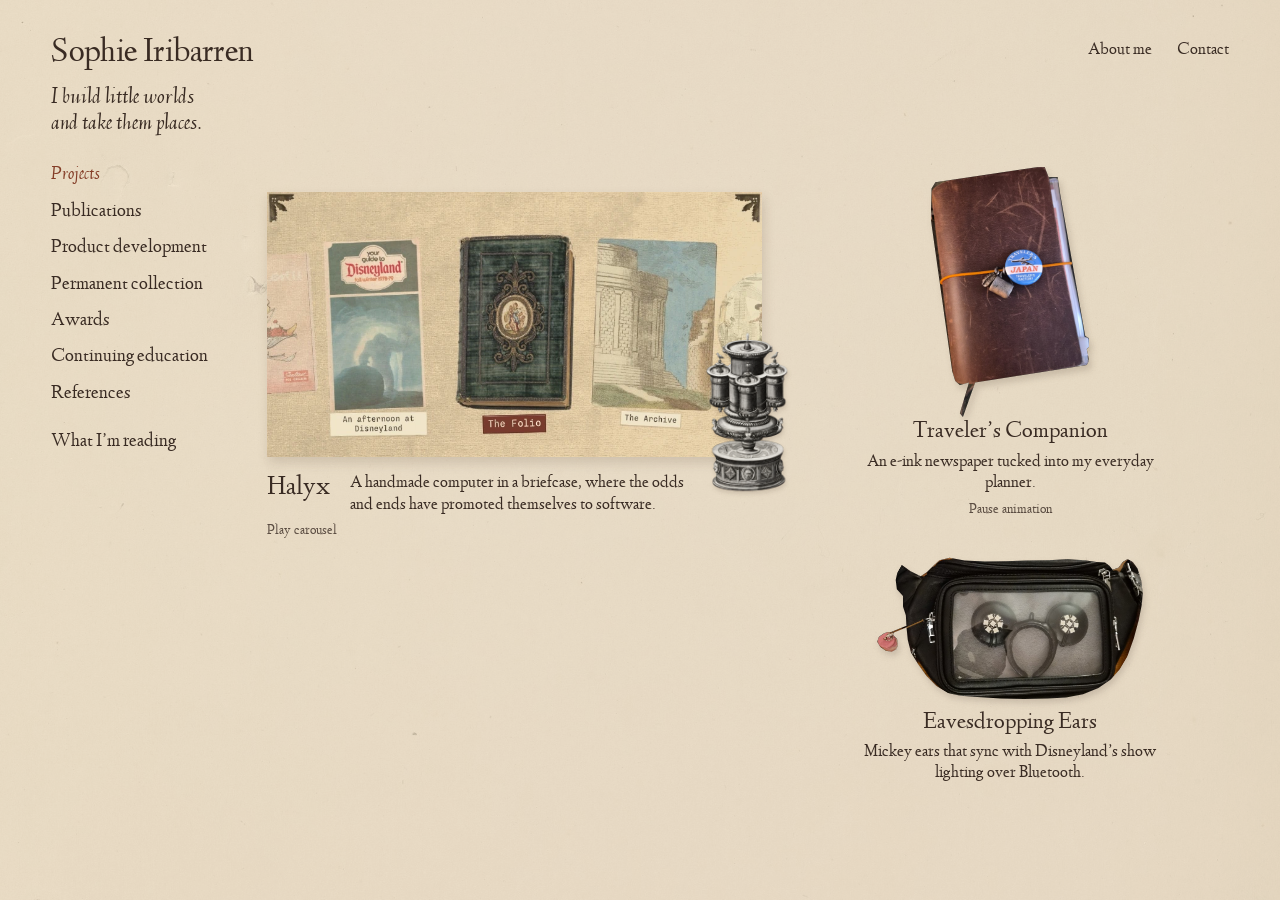
==== index.html @ 4b417ea0 "Publish Sophie Iribarren’s portfolio and playable Halyx visit" ====
<!DOCTYPE html>

<html lang="en">
<head>
<meta charset="utf-8"/><meta content="width=device-width,initial-scale=1" name="viewport"/>
<title>Sophie Iribarren</title>
<script>if (!location.hash) location.replace("material-study.html" + location.search);</script>
<meta content="Handmade computers and other work by Sophie Iribarren, alongside publications, continuing education, and a modest collection of awards." name="description"/>
<link href="home.css" rel="stylesheet"/>
<link href="edition.css" rel="stylesheet"/><link rel="stylesheet" href="site-nav.css"/></head>
<body class="material-pages">
<a class="skip" href="#main">Skip to content</a>
<div class="page site-frame">
<header class="masthead"><h1><a href="material-study.html">Sophie Iribarren</a></h1><div class="masthead-actions"><a href="#about">About me</a><a href="#contact">Contact</a></div></header>
<details class="site-sections" open><summary>Sections</summary><nav aria-label="Portfolio sections">
<a href="material-study.html">Projects</a>
<a href="#publications">Publications</a>
<a href="#product-development">Product development</a>
<a href="#permanent-collection">Permanent collection</a>
<a href="#awards">Awards</a>
<a href="#continuing-education">Continuing education</a>
<a href="#references">References</a>
<a href="https://app.thestorygraph.com/profile/sophiesf">What I’m reading</a>
</nav></details>
<div class="layout">
<main id="main" tabindex="-1">
<section aria-labelledby="work-title" class="work" id="things">
<h2 class="visually-hidden" id="work-title">Projects</h2><div class="work-introduction"><nav aria-label="Projects" class="project-tabs">
<a href="halyx.html">Halyx</a>
<a href="#traveler">Traveler’s Companion</a>
<a href="#disney-ears">Eavesdropping Ears</a>
</nav></div>
<article aria-labelledby="traveler-title" class="traveler-project project-panel" id="traveler">
<div class="device-intro"><h3 id="traveler-title">The Traveler’s Companion</h3><p>I built custom firmware for a reTerminal Sticky that lives inside my everyday planner. Its newspaper-themed interface, Paper Route, holds articles, appointments, pocket references, and a changing collection of art and ephemera.</p></div>
<div class="companion-object"><button aria-expanded="false" aria-label="Open the leather notebook to see the Sticky inside" class="artifact-button" id="companion-toggle" type="button"><span id="companion-image"><svg aria-label="Traveler’s Notebook" role="img" viewBox="66.00 101.00 207.00 327.00" xmlns="http://www.w3.org/2000/svg"><defs><clipPath id="companion-display073529"><path d="M67.0,129.0 L72.0,121.0 L206.0,101.0 L215.0,101.0 L220.0,114.0 L232.0,114.0 L235.0,135.0 L268.0,322.0 L273.0,325.0 L273.0,336.0 L270.0,339.0 L273.0,354.0 L270.0,360.0 L124.0,383.0 L108.0,428.0 L104.0,423.0 L116.0,383.0 L104.0,386.0 L98.0,381.0 L94.0,368.0 L66.0,169.0 Z"></path></clipPath></defs><g transform="rotate(0)"><image clip-path="url(#companion-display073529)" height="466.6666666666667" href="assets/personal/20261106_073529.jpg" preserveAspectRatio="none" width="350"/></g></svg></span><span id="companion-photo-label">Open the notebook →</span></button></div>
<div class="device-edition"><p>A small server at home gathers articles, calendar events, and local details such as tides and wildlife sightings into new editions. Once an edition arrives over Wi-Fi, I can read it anywhere.</p><a class="companion-screen-link" href="assets/paper-route.png">View the Paper Route screen</a></div>
<div class="device-mail">
<div class="mail-copy"><a class="postcard-invite" href="https://tinyurl.com/mailtosophie">Send me a postcard! <span aria-hidden="true">↗</span></a>
<p>Pick a card and a stamp. My planner downloads your message and keeps both sides in four shades of e-ink.</p></div>
<div class="mail-sample"><button aria-label="Turn postcard to its message side" aria-pressed="false" class="postcard eink-device" id="postcard"><span class="eink-faces"><span class="eink-face eink-front"><img alt="Just a Line, by Lance Thackeray: a moonlit row of seaside deckchairs, rendered by Paper Route in four shades of gray." height="480" src="assets/postcard-eink-front.png" width="800"/></span><span aria-hidden="true" class="eink-face eink-back"><img alt="Dear Sophie, Saw this and thought of you. There is very little to report, but I felt it should arrive by post. From A friend. Addressed to Sophie at home, with an ocean-liner stamp and Pony Express postmark." height="480" src="assets/postcard-eink-back.png" width="800"/></span></span></button><button class="text-link" id="turn-card">Read the message <span aria-hidden="true">↻</span></button></div>
</div></article>
<article aria-labelledby="ears-title" class="ears project-panel" id="disney-ears">
<div class="device-intro"><h3 id="ears-title">Eavesdropping Ears</h3><p>The Mickey ears in my bag get their lighting cues directly from Disneyland. They listen for Bluetooth Low Energy broadcasts, changing color in sync with the fireworks, projections, and parade floats during nighttime shows.</p></div>
<img alt="The Eavesdropping Ears electronics inside Sophie’s bag" src="assets/personal/eavesdropping-ears.svg"/>
<div class="ears-process"><p>I captured the broadcasts in the park and reverse engineered the lighting commands, including the bytes that set the color palette. My firmware runs on an ESP32 in the bag, decoding each cue as it arrives and driving the LEDs in each ear independently. A new or seasonal show can use those same cues in an order the ears have never heard.</p><a class="text-link ears-notes" href="https://github.com/siribarr/disney-ble-field-notes">Field notes on GitHub <span aria-hidden="true">↗</span></a></div></article>
</section>
<section aria-labelledby="awards-title" class="awards section" id="awards"><h2 id="awards-title">Awards</h2><div class="award-objects"><figure class="trophy-award"><button aria-label="Look closer at the horseshoe trophy" class="artifact-button" data-artifact="trophy" type="button"><img alt="Silver horse-head trophy: Champions, Brews, Shoes, N Qs, 16th Annual 2023" height="1448" src="assets/personal/horseshoe-trophy.png" width="1086"/></button><figcaption>Winner of the 16th Annual Brews, Shoes n’ Qs Horseshoe Tournament<span>2023</span></figcaption></figure><figure class="trivia-award"><button aria-label="Look closer at the trivia gift certificate" class="artifact-button" data-artifact="trivia" type="button"><svg aria-label="Napper Tandy gift certificate for first place at trivia" role="img" viewBox="-436.00 64.00 406.00 183.00" xmlns="http://www.w3.org/2000/svg"><defs><clipPath id="award073503"><path d="M64.0,33.0 L247.0,30.0 L244.0,436.0 L64.0,432.0 Z"></path></clipPath></defs><g transform="rotate(90)"><image clip-path="url(#award073503)" height="466.6666666666667" href="assets/personal/20261106_073503.jpg" preserveAspectRatio="none" width="350"/></g></svg></button><figcaption>$30 gift certificate for first place at pub trivia</figcaption></figure><div class="certificate"><h3>Certificate of Completion</h3><p>Awarded to<span class="recipient">Sophie Iribarren</span>Maintaining a Positive Attitude</p></div><figure class="reading-award"><button aria-label="Look closer at the Summer Reading Challenge flyer" class="artifact-button" data-artifact="reading" type="button"><img alt="2025 Summer Reading Challenge flyer from Green Apple Books and Friends &amp; Neighbors, with an orange cat asleep on an open book" height="1650" src="assets/personal/summer-reading-flyer-2025.jpg" width="1276"/></button><figcaption>Tied for 12th place in the <a href="https://www.friendsandneighborssf.com/summer-reading-challenge-recap-2025">2025 Adult Summer Reading Challenge</a></figcaption></figure></div>
<a class="award-film" href="https://www.youtube.com/watch?v=2f9bBlGOuX4">
  <span class="filmstrip"><img src="assets/personal/hahahacks-filmstrip.webp" alt="" width="732" height="180" loading="lazy"/></span>
  <div class="award-film-caption">
    <h3>Most Wholesome</h3>
    <p>Category winner at Hahahacks, <time datetime="2026-07">July 2026</time></p>
    <span class="award-film-watch">Watch the recap <span aria-hidden="true">↗</span></span>
  </div>
</a>
</section>
<section aria-labelledby="product-title" id="product-development" class="section">
  <h2 id="product-title">Product development</h2>
  <p class="product-statement">I oversee recipe development, production, packaging, and distribution. To qualify for free delivery, you have to be my brother.</p>
  <div class="ice-menu">
    <div class="cream-title"><h3>Ice cream</h3><div aria-hidden="true" class="scoop-cluster"><svg aria-hidden="true" class="scoop-cut scoop-berry" focusable="false" viewbox="0 0 225 225"><defs><clippath id="scoop-berry-edge"><path d="M100 17 L130 11 L153 20 L176 21 L185 36 L205 50 L211 75 L218 91 L212 116 L220 137 L205 155 L197 180 L178 192 L162 210 L137 209 L114 219 L95 207 L75 211 L57 198 L49 178 L34 169 L32 147 L17 131 L22 111 L13 93 L27 76 L29 55 L49 42 L60 26 L82 30 Z"></path></clippath></defs><g clip-path="url(#scoop-berry-edge)"><image height="1308" href="assets/ice-cream-scoops.jpg" width="736" x="-45" y="-20"/></g></svg><svg aria-hidden="true" class="scoop-cut scoop-cookies" focusable="false" viewbox="0 0 260 255"><defs><clippath id="scoop-cookies-edge"><path d="M103 12 L130 6 L150 15 L174 16 L191 31 L207 39 L216 62 L232 76 L229 101 L241 121 L236 146 L242 164 L221 181 L213 202 L194 209 L177 227 L153 231 L135 244 L110 235 L91 236 L69 225 L57 210 L36 205 L25 184 L19 165 L7 147 L17 127 L12 104 L24 83 L31 62 L50 48 L57 29 L82 26 Z"></path></clippath></defs><g clip-path="url(#scoop-cookies-edge)"><image height="1308" href="assets/ice-cream-scoops.jpg" width="736" x="-20" y="-1037"/></g></svg><svg aria-hidden="true" class="scoop-cut scoop-caramel" focusable="false" viewbox="0 0 240 250"><defs><clippath id="scoop-caramel-edge"><path d="M104 12 L127 5 L147 14 L173 17 L181 34 L207 43 L212 64 L226 83 L223 109 L232 128 L221 150 L222 173 L203 184 L192 210 L170 217 L148 231 L124 228 L106 237 L84 225 L62 225 L51 207 L32 194 L31 171 L13 157 L20 134 L12 114 L24 92 L24 70 L42 56 L48 38 L71 28 L85 15 Z"></path></clippath></defs><g clip-path="url(#scoop-caramel-edge)"><image height="1308" href="assets/ice-cream-scoops.jpg" width="736" x="-495" y="-1030"/></g></svg></div></div>
    <ul class="recipe-list" aria-label="Ice cream flavors">
<li><h4>Whipped ricotta &amp; Basque cider</h4><p>Whole-milk ricotta and dry Basque apple cider, finished with a drizzle of sheep’s cream caramel.</p></li>
<li><h4>Toast and jam</h4><p>Buttermilk custard with a ribbon of jam and breadcrumbs toasted in brown butter.</p></li>
<li><h4>Coffee rye whisky</h4><p>Whole coffee beans steep overnight in the cream. Rye whisky and fine flecks of dark chocolate go in at the end.</p></li>
<li><h4>Roasted strawberry–vanilla</h4><p>Strawberries roasted in their own juices, lightly mashed and churned into vanilla bean custard.</p></li>
<li><h4>The Great Candycopia</h4><p>Butterscotch ice cream loaded with pieces of Twix, Reese’s, Snickers and Heath bars.</p></li>
<li><h4>Snap ’N Crackle marshmallow treats</h4><p>Graham cracker ice cream with shards of brown butter marshmallow and crisp rice, baked thin so they stay crunchy.</p></li>
<li><h4>Chocolate, mixed berries &amp; balsamic</h4><p>Chocolate ice cream with a spoonful of mixed berries cooked down in balsamic vinegar.</p></li>
<li><h4>Goat cheese, marionberry &amp; habanero</h4><p>Tangy goat cheese ice cream with a swirl of marionberry jam steeped with habanero.</p></li>
<li><h4>Fresh peppermint</h4><p>Fresh mint leaves steep in custard. A drop of peppermint oil sharpens the flavor.</p></li>
<li><h4>Peppermint cocoa with homemade candy canes</h4><p>Dark cocoa and peppermint with pieces of hand-pulled peppermint candy folded through.</p></li>
<li><h4>Banana, dark chocolate &amp; cherries</h4><p>Ripe banana in the base, with chopped dark chocolate and frozen cherries added at the end of the churn.</p></li>
<li class="cereal-batch"><h4>Lucky Charms</h4><img class="batch-process-photo" alt="A bowl of Lucky Charms marshmallows about to go into my ice cream machine" height="220" width="165" src="assets/lucky-charms-batch.jpg"/></li>
<li><h4>Thin Mint cookies &amp; cream <i>(discontinued)</i></h4><p>Pulverized Girl Scout cookies and considerably more than a pinch of salt.</p></li>
</ul>
    
  </div>
</section>
<section aria-labelledby="education-title" class="education section" id="continuing-education"><h2 id="education-title">Continuing education</h2><dl class="courses"><div><dt>Star Wars Mixology</dt><dd>Carthay Circle<span>May the Fourth</span></dd></div><div><dt>Adult Drama Club</dt><dd>New Conservatory Theatre Center</dd></div><div><dt>Interpretive dance</dt><dd>Ed’s retirement party, by invitation</dd></div><div><dt>Papermaking</dt><dd>Kamitowa, Kyoto<span>June 2026</span></dd></div><div><dt>Wagashi-making</dt><dd>Kanazawa<span>June 2026</span></dd></div></dl></section>
<section aria-labelledby="publications-title" class="publications section" id="publications"><h2 id="publications-title">Publications</h2><div class="notebook-layout"><div class="publication-copy"><h3>Traveler’s journal</h3><div class="spread-index" role="group" aria-label="Choose a journal spread"></div></div><div class="notebook-reader"><button aria-label="Turn the journal page" class="artifact-button" id="notebook-page" type="button"><span id="notebook-image"></span></button><p aria-live="polite" class="visually-hidden" id="notebook-caption"></p><p hidden="" id="notebook-error" role="alert">This photograph couldn’t load. Please try the page again.</p><div class="notebook-controls"><button aria-label="Previous notebook spread" class="text-link" id="notebook-prev" type="button">← Previous</button><button class="text-link" id="notebook-enlarge" type="button">Look closer</button><button aria-label="Next notebook spread" class="text-link" id="notebook-next" type="button">Next →</button></div></div></div></section>
<section aria-labelledby="permanent-title" class="permanent section" id="permanent-collection"><div class="collection-heading"><h2 id="permanent-title">Permanent collection</h2><p class="collection-subject">Tattoos I wear.</p></div><div aria-label="Tattoo photographs" class="tattoo-gallery" role="group"><button aria-label="Bring forward: A red-haired laughing figure with Playland scenery" aria-pressed="false" class="tattoo-piece" style="--cut-ratio:1120 / 1080" type="button"><span class="tattoo-cut"><svg aria-label="A red-haired laughing figure with Playland scenery" role="img" viewBox="20 20 1120 1080" xmlns="http://www.w3.org/2000/svg"><svg height="1080" overflow="hidden" viewBox="20 20 1120 1080" width="1120" x="20" y="20"><image height="1137" href="assets/tattoos/playland.jpg" width="1179"/></svg></svg></span></button><button aria-label="Bring forward: A dressed pig in a pink and black outfit" aria-pressed="false" class="tattoo-piece" style="--cut-ratio:370 / 700" type="button"><span class="tattoo-cut"><svg aria-label="A dressed pig in a pink and black outfit" role="img" viewBox="100 450 370 700" xmlns="http://www.w3.org/2000/svg"><svg height="700" overflow="hidden" viewBox="100 450 370 700" width="370" x="100" y="450"><image height="1440" href="assets/tattoos/pig.jpg" width="658"/></svg></svg></span></button><button aria-label="Bring forward: Three cancan dancers on a curtained stage" aria-pressed="false" class="tattoo-piece" style="--cut-ratio:580 / 1020" type="button"><span class="tattoo-cut"><svg aria-label="Three cancan dancers on a curtained stage" role="img" viewBox="50 210 580 1020" xmlns="http://www.w3.org/2000/svg"><svg height="1020" overflow="hidden" viewBox="50 210 580 1020" width="580" x="50" y="210"><image height="1440" href="assets/tattoos/revue.jpg" width="666"/></svg></svg></span></button><button aria-label="Bring forward: Kewpie figures with strawberries and an ice cream sundae" aria-pressed="false" class="tattoo-piece" style="--cut-ratio:690 / 940" type="button"><span class="tattoo-cut"><svg aria-label="Kewpie figures with strawberries and an ice cream sundae" role="img" viewBox="45 220 690 940" xmlns="http://www.w3.org/2000/svg"><svg height="940" overflow="hidden" viewBox="45 220 690 940" width="690" x="45" y="220"><image height="1440" href="assets/tattoos/strawberry-sundae.jpg" width="810"/></svg></svg></span></button><button aria-label="Bring forward: A woman with a basket of frogs on her head" aria-pressed="false" class="tattoo-piece" style="--cut-ratio:560 / 730" type="button"><span class="tattoo-cut"><svg aria-label="A woman with a basket of frogs on her head" role="img" viewBox="130 300 560 730" xmlns="http://www.w3.org/2000/svg"><svg height="730" overflow="hidden" viewBox="130 300 560 730" width="560" x="130" y="300"><image height="1334" href="assets/tattoos/frogs.jpg" width="750"/></svg></svg></span></button></div><div class="collection-controls"><button class="text-link" id="tattoo-next" type="button">Another tattoo <span aria-hidden="true">↻</span></button><button class="text-link" id="tattoo-enlarge" type="button">Closer look <span aria-hidden="true">↗</span></button></div><p aria-live="polite" class="visually-hidden" id="tattoo-status" role="status"></p></section>
<section aria-labelledby="references-title" class="references section" id="references"><h2 id="references-title">References</h2><div class="reference-transcript"><figure class="reference-note student-note">
<img src="assets/reference-student.webp" alt="Handwritten note: Thank you for help ms. Sophie, you are the best. A smiley face is drawn underneath." width="1150" height="564">
<figcaption>Ernesto, a student</figcaption></figure><figure><blockquote>“She makes you remember you’re allowed to do things just because you want to. This has been terrible for my productivity.”</blockquote><figcaption>A friend</figcaption></figure><figure class="reference-note colleague-note">
<img src="assets/reference-colleague.webp" alt="An excerpt from a colleague’s letter. The transcript follows." width="1550" height="390">
<figcaption>A colleague</figcaption>
<details><summary>Read transcript</summary><blockquote>I don’t know if you could even comprehend the extent of the impact you have at this school but there are so many people who I know could not function if it were not for your competence and generosity. As I’m moving back into edtech I’ve been thinking about what comprises a meaningful life. I keep thinking about how you are truly an exemplar of what that means. I hope to use my life to have the kind of impact on the world that I have seen you have every day. In a very literal, non-hyperbolic sense, you are an inspiration.</blockquote></details></figure><figure><blockquote>“You’ve always been creative, honey. Did you eat anything besides ice cream today?”</blockquote><figcaption>My mom</figcaption></figure><figure><blockquote>“That’s our doorstop.”</blockquote><figcaption>A man at an estate sale</figcaption></figure></div></section>
<section aria-labelledby="about-title" class="about section" id="about">
  <h2 id="about-title">About me</h2>
  <div class="about-letter">
    <p>I’ve taught special education in public schools for fifteen years. A blank page tells me a student hasn’t written anything yet. It tells me remarkably little about what they think. Finding another way into that conversation is a part of teaching I love.</p>
    <p>I head my department, mentor other teachers, and serve as vice president of my teachers’ union. I’m writing a practical guide for special education teachers that I would have liked to have on my desk my first year.</p>
    <p>I have fairly particular ideas about what works for me, too. I like planning my week on paper. I also wanted to open that same notebook and find a postcard someone had just sent me. That’s how I ended up writing firmware for a notebook.</p>
    <p>And I love jury duty very much.</p>
  </div>
</section>
<section aria-labelledby="contact-title" class="section" id="contact">
  <h2 id="contact-title">Contact</h2>
  <p>Write to me! Your postcard turns up in the planner I carry around.</p>
  <div class="contact-links">
  <a class="postcard-invite" href="https://tinyurl.com/mailtosophie">Send me a postcard <span aria-hidden="true">↗</span></a>
    <a href="mailto:sophieiribarren@gmail.com">sophieiribarren@gmail.com</a>
  </div>
</section>
</main></div>
<footer><a href="material-study.html">← Home</a><span>San Francisco</span></footer>
</div>

<dialog aria-labelledby="tattoo-dialog-title" id="tattoo-dialog"><div class="dialog-top"><h2 id="tattoo-dialog-title">Permanent collection</h2><button aria-label="Close tattoo photograph" id="close-tattoo" type="button">×</button></div><div class="tattoo-detail"></div></dialog>
<template data-caption="Traveler’s Notebook" id="companion-cover-source"><svg aria-label="Traveler’s Notebook" role="img" viewBox="66.00 101.00 207.00 327.00" xmlns="http://www.w3.org/2000/svg"><defs><clipPath id="journal073529"><path d="M67.0,129.0 L72.0,121.0 L206.0,101.0 L215.0,101.0 L220.0,114.0 L232.0,114.0 L235.0,135.0 L268.0,322.0 L273.0,325.0 L273.0,336.0 L270.0,339.0 L273.0,354.0 L270.0,360.0 L124.0,383.0 L108.0,428.0 L104.0,423.0 L116.0,383.0 L104.0,386.0 L98.0,381.0 L94.0,368.0 L66.0,169.0 Z"></path></clipPath></defs><g transform="rotate(0)"><image clip-path="url(#journal073529)" height="466.6666666666667" href="assets/personal/20261106_073529.jpg" preserveAspectRatio="none" width="350"/></g></svg></template>
<template data-caption="The Paper Route, tucked inside" id="companion-inside-source"><svg aria-label="The Paper Route, tucked inside" role="img" viewBox="20.00 123.00 309.00 275.00" xmlns="http://www.w3.org/2000/svg"><defs><clipPath id="journal073600"><path d="M23.0,145.0 L33.0,134.0 L167.0,143.0 L175.0,139.0 L322.0,123.0 L329.0,330.0 L175.0,322.0 L159.0,331.0 L189.0,397.0 L185.0,398.0 L151.0,332.0 L24.0,331.0 L23.0,324.0 L20.0,326.0 L20.0,315.0 Z"></path></clipPath></defs><g transform="rotate(0)"><image clip-path="url(#journal073600)" height="466.6666666666667" href="assets/personal/20261106_073600.jpg" preserveAspectRatio="none" width="350"/></g></svg></template>
<template class="notebook-source" data-caption="Japan"><svg aria-label="Japan" role="img" viewBox="-298.00 -247.00 240.00 238.00" xmlns="http://www.w3.org/2000/svg"><defs><clipPath id="journal073759"><path d="M58.0,9.0 L172.0,14.0 L187.0,16.0 L298.0,12.0 L298.0,246.0 L181.0,241.0 L173.0,244.0 L61.0,247.0 Z"></path></clipPath></defs><g transform="rotate(180)"><image clip-path="url(#journal073759)" height="262.5" href="assets/personal/20261106_073759.jpg" preserveAspectRatio="none" width="350"/></g></svg></template>
<template class="notebook-source" data-caption="Tickets, labels, receipts"><svg aria-label="Tickets, labels, receipts" role="img" viewBox="-308.00 -245.00 231.00 228.00" xmlns="http://www.w3.org/2000/svg"><defs><clipPath id="journal073809"><path d="M77.0,17.0 L181.0,24.0 L308.0,19.0 L306.0,245.0 L185.0,234.0 L80.0,241.0 Z"></path></clipPath></defs><g transform="rotate(180)"><image clip-path="url(#journal073809)" height="262.5" href="assets/personal/20261106_073809.jpg" preserveAspectRatio="none" width="350"/></g></svg></template>
<template class="notebook-source" data-caption="Mickey and a red flower"><svg aria-label="Mickey and a red flower" role="img" viewBox="-315.00 -253.00 228.00 239.00" xmlns="http://www.w3.org/2000/svg"><defs><clipPath id="journal073820"><path d="M87.0,27.0 L194.0,36.0 L315.0,14.0 L304.0,253.0 L191.0,235.0 L94.0,240.0 Z"></path></clipPath></defs><g transform="rotate(180)"><image clip-path="url(#journal073820)" height="262.5" href="assets/personal/20261106_073820.jpg" preserveAspectRatio="none" width="350"/></g></svg></template>
<template class="notebook-source" data-caption="Tokyo Disneyland"><svg aria-label="Tokyo Disneyland" role="img" viewBox="-307.00 -225.00 196.00 195.00" xmlns="http://www.w3.org/2000/svg"><defs><clipPath id="journal073840"><path d="M111.0,38.0 L207.0,38.0 L307.0,30.0 L302.0,225.0 L202.0,211.0 L119.0,224.0 Z"></path></clipPath></defs><g transform="rotate(180)"><image clip-path="url(#journal073840)" height="262.5" href="assets/personal/20261106_073840.jpg" preserveAspectRatio="none" width="350"/></g></svg></template>
<template class="notebook-source" data-caption="Park souvenirs"><svg aria-label="Park souvenirs" role="img" viewBox="-306.00 -234.00 186.00 189.00" xmlns="http://www.w3.org/2000/svg"><defs><clipPath id="journal073858"><path d="M120.0,55.0 L206.0,57.0 L306.0,45.0 L298.0,234.0 L205.0,216.0 L131.0,226.0 Z"></path></clipPath></defs><g transform="rotate(180)"><image clip-path="url(#journal073858)" height="262.5" href="assets/personal/20261106_073858.jpg" preserveAspectRatio="none" width="350"/></g></svg></template>
<template class="notebook-source" data-caption="Kyoto"><svg aria-label="Kyoto" role="img" viewBox="-405.00 17.00 286.00 303.00" xmlns="http://www.w3.org/2000/svg"><defs><clipPath id="journal073917"><path d="M31.0,119.0 L172.0,120.0 L314.0,119.0 L306.0,257.0 L320.0,405.0 L17.0,405.0 L40.0,260.0 Z"></path></clipPath></defs><g transform="rotate(90)"><image clip-path="url(#journal073917)" height="466.6666666666667" href="assets/personal/20261106_073917.jpg" preserveAspectRatio="none" width="350"/></g></svg></template>
<template class="notebook-source" data-caption="By train"><svg aria-label="By train" role="img" viewBox="-421.00 20.00 276.00 292.00" xmlns="http://www.w3.org/2000/svg"><defs><clipPath id="journal073928"><path d="M27.0,152.0 L42.0,148.0 L312.0,145.0 L296.0,277.0 L304.0,421.0 L20.0,414.0 L47.0,278.0 Z"></path></clipPath></defs><g transform="rotate(90)"><image clip-path="url(#journal073928)" height="466.6666666666667" href="assets/personal/20261106_073928.jpg" preserveAspectRatio="none" width="350"/></g></svg></template>
<template class="notebook-source" data-caption="More from Kyoto"><svg aria-label="More from Kyoto" role="img" viewBox="-314.00 -246.00 203.00 209.00" xmlns="http://www.w3.org/2000/svg"><defs><clipPath id="journal073949"><path d="M111.0,42.0 L207.0,49.0 L314.0,37.0 L298.0,246.0 L209.0,227.0 L119.0,231.0 Z"></path></clipPath></defs><g transform="rotate(180)"><image clip-path="url(#journal073949)" height="262.5" href="assets/personal/20261106_073949.jpg" preserveAspectRatio="none" width="350"/></g></svg></template>
<template class="notebook-source" data-caption="Nijō Castle"><svg aria-label="Nijō Castle" role="img" viewBox="-317.00 -246.00 215.00 230.00" xmlns="http://www.w3.org/2000/svg"><defs><clipPath id="journal074005"><path d="M102.0,33.0 L205.0,33.0 L317.0,16.0 L306.0,246.0 L204.0,215.0 L117.0,230.0 Z"></path></clipPath></defs><g transform="rotate(180)"><image clip-path="url(#journal074005)" height="262.5" href="assets/personal/20261106_074005.jpg" preserveAspectRatio="none" width="350"/></g></svg></template>
<template class="notebook-source" data-caption="Coffee stops"><svg aria-label="Coffee stops" role="img" viewBox="-308.00 -224.00 191.00 196.00" xmlns="http://www.w3.org/2000/svg"><defs><clipPath id="journal074021"><path d="M117.0,37.0 L207.0,41.0 L308.0,28.0 L298.0,224.0 L207.0,208.0 L126.0,212.0 Z"></path></clipPath></defs><g transform="rotate(180)"><image clip-path="url(#journal074021)" height="262.5" href="assets/personal/20261106_074021.jpg" preserveAspectRatio="none" width="350"/></g></svg></template>
<template class="notebook-source" data-caption="Out and about"><svg aria-label="Out and about" role="img" viewBox="-304.00 -242.00 192.00 206.00" xmlns="http://www.w3.org/2000/svg"><defs><clipPath id="journal074050"><path d="M112.0,44.0 L204.0,50.0 L303.0,36.0 L304.0,242.0 L202.0,220.0 L118.0,231.0 Z"></path></clipPath></defs><g transform="rotate(180)"><image clip-path="url(#journal074050)" height="262.5" href="assets/personal/20261106_074050.jpg" preserveAspectRatio="none" width="350"/></g></svg></template>
<template class="notebook-source" data-caption="Things kept"><svg aria-label="Things kept" role="img" viewBox="-307.00 -242.00 201.00 220.00" xmlns="http://www.w3.org/2000/svg"><defs><clipPath id="journal074110"><path d="M106.0,34.0 L204.0,41.0 L307.0,22.0 L306.0,242.0 L203.0,221.0 L109.0,225.0 Z"></path></clipPath></defs><g transform="rotate(180)"><image clip-path="url(#journal074110)" height="262.5" href="assets/personal/20261106_074110.jpg" preserveAspectRatio="none" width="350"/></g></svg></template>
<template class="notebook-source" data-caption="Books and buildings"><svg aria-label="Books and buildings" role="img" viewBox="54.00 -322.00 278.00 286.00" xmlns="http://www.w3.org/2000/svg"><defs><clipPath id="journal074137"><path d="M36.0,54.0 L322.0,70.0 L310.0,197.0 L298.0,212.0 L297.0,326.0 L43.0,332.0 L47.0,198.0 Z"></path></clipPath></defs><g transform="rotate(-90)"><image clip-path="url(#journal074137)" height="466.6666666666667" href="assets/personal/20261106_074137.jpg" preserveAspectRatio="none" width="350"/></g></svg></template>
<template class="notebook-source" data-caption="Sazae-san"><svg aria-label="Sazae-san" role="img" viewBox="37.00 -322.00 280.00 278.00" xmlns="http://www.w3.org/2000/svg"><defs><clipPath id="journal074146"><path d="M44.0,37.0 L322.0,52.0 L311.0,180.0 L295.0,193.0 L298.0,308.0 L56.0,317.0 L58.0,192.0 Z"></path></clipPath></defs><g transform="rotate(-90)"><image clip-path="url(#journal074146)" height="466.6666666666667" href="assets/personal/20261106_074146.jpg" preserveAspectRatio="none" width="350"/></g></svg></template>
<template class="notebook-source" data-caption="Matcha"><svg aria-label="Matcha" role="img" viewBox="78.00 -310.00 265.00 262.00" xmlns="http://www.w3.org/2000/svg"><defs><clipPath id="journal074154"><path d="M51.0,78.0 L310.0,90.0 L298.0,214.0 L305.0,333.0 L48.0,343.0 L58.0,216.0 Z"></path></clipPath></defs><g transform="rotate(-90)"><image clip-path="url(#journal074154)" height="466.6666666666667" href="assets/personal/20261106_074154.jpg" preserveAspectRatio="none" width="350"/></g></svg></template>
<dialog aria-labelledby="artifact-title" id="artifact-dialog"><div class="dialog-top"><h2 id="artifact-title">Look closer</h2><button aria-label="Close enlarged photograph" id="close-artifact" type="button">×</button></div><div class="artifact-detail"></div><div class="notebook-dialog-controls" hidden=""><button class="text-link" id="detail-prev" type="button">← Previous</button><button class="text-link" id="detail-next" type="button">Next →</button></div></dialog>
<script src="home.js"></script><script src="edition.js"></script></body></html>
---- home.css ----
@font-face{font-family:Linden;src:url('assets/LindenHill.woff')}@font-face{font-family:Linden;src:url('assets/LindenHill-Italic.woff');font-style:italic}@font-face{font-family:Basteleur;src:url('assets/Basteleur.woff2')}@font-face{font-family:Sligoil;src:url('assets/Sligoil.woff2')}
:root{--paper:#f0ecdf;--ink:#263d35;--soft:#626958;--line:#a9ab96;--accent:#F07030;--blue:#d4e4e2}*{box-sizing:border-box}html{scroll-behavior:smooth;scroll-padding-top:28px}body{margin:0;background:var(--paper);color:var(--ink);font:21px/1.45 Linden,Georgia,serif}a{color:inherit;text-underline-offset:5px}button{font:inherit;color:inherit;cursor:pointer}a:focus-visible,button:focus-visible{outline:3px solid var(--accent);outline-offset:6px}img{display:block;max-width:100%;height:auto}h1,h2,h3,p,ul,dl,dd{margin:0}p+p{margin-top:16px}h1,h2,h3{font-weight:400}h2{font:36px/1.18 Basteleur,Georgia,serif;letter-spacing:-.025em}h3{font:30px/1.2 Basteleur,Georgia,serif;letter-spacing:-.025em}.page{max-width:1390px;margin:auto;padding:0 56px}.masthead{display:flex;align-items:baseline;justify-content:space-between;gap:28px;padding:46px 0 32px;border-bottom:1px solid var(--ink)}.masthead h1{font:clamp(42px,5.4vw,78px)/1.08 Basteleur,Georgia,serif;letter-spacing:-.045em}.masthead a{text-decoration:none}.masthead p{font-size:18px;white-space:nowrap}.layout{display:grid;grid-template-columns:185px minmax(0,1fr);gap:54px}.margin{align-self:start;position:sticky;top:28px;padding-top:41px;font-size:18px}.margin nav{display:flex;flex-direction:column;align-items:flex-start;gap:11px}.margin nav a{text-decoration:none}.margin nav a:hover,.margin nav a[aria-current="location"]{text-decoration:underline;text-decoration-color:var(--accent)}.reading-link{display:block;font-style:italic;margin-top:35px}.reading-link span{font-style:normal}.opening{font-size:31px;line-height:1.3;margin:36px 0 42px;max-width:640px}.section-label{font:18px/1.4 Linden,Georgia,serif;letter-spacing:0;border-bottom:1px solid var(--line);padding-bottom:13px;margin-bottom:27px}.project-heading{display:grid;grid-template-columns:1fr 1.4fr;gap:40px;align-items:start}.project-heading h3{font-size:60px;line-height:1.1}.project-heading h3 a{text-decoration:none}.project-heading p{font-size:22px}.halyx-images{position:relative;margin:34px 0 24px;padding-left:86px;min-height:230px}.screen-link{display:block;width:100%}.screen-link img{width:100%;box-shadow:3px 5px 13px #263d351a}.fountain-link{position:absolute;left:-12px;bottom:-5px;width:140px;filter:drop-shadow(3px 5px 3px #263d3522)}.fountain-link img{width:100%;max-height:310px;object-fit:contain}.project-ending{display:flex;justify-content:space-between;gap:30px;align-items:end;margin-left:86px}.project-ending p{font-size:20px}.text-link{display:inline-flex;align-items:center;gap:18px;border:0;border-bottom:1px solid currentColor;padding:0 0 4px;background:none;text-decoration:none;font-size:19px;white-space:normal}.text-link:hover{border-bottom-color:var(--accent)}.text-link span{white-space:nowrap}.traveler-project{display:grid;grid-template-columns:minmax(170px,.7fr) minmax(0,1fr);gap:58px;align-items:center;padding:62px 0 49px;margin-top:45px;border-top:1px solid var(--line)}.paper-route-image{display:block;max-width:285px;margin-left:22px;transform:rotate(-2deg);box-shadow:3px 6px 12px #263d3524}.paper-route-image img{width:100%}.traveler-copy h3{font-size:39px;line-height:1.18;margin-bottom:21px}.traveler-copy p{font-size:21px}.traveler-copy .text-link{margin-top:24px}.ears{display:flex;justify-content:space-between;gap:35px;padding:23px 0 37px}.ears h3{font-size:26px}.ears p{font-size:19px;max-width:330px}.section{border-top:1px solid var(--ink);padding:34px 0 48px;scroll-margin-top:26px}.section>h2{margin-bottom:28px}.awards-layout{display:grid;grid-template-columns:.9fr 1.2fr;gap:36px;align-items:center}.award-list{list-style:none;padding:0}.award-list li{font-size:25px;line-height:1.3;padding:15px 0}.award-list li+li{border-top:1px solid var(--line)}.certificate{padding:24px 22px 27px;border:3px double #aaa994;background:#f7f3e8;text-align:center;box-shadow:1px 3px 5px #263d3510}.certificate h3{font:23px/1.2 Linden,Georgia,serif;letter-spacing:0}.certificate p{font-size:17px;line-height:1.5;margin-top:17px}.recipient{display:block;font-size:25px;font-style:italic;margin:5px 0}.product{padding-bottom:42px}.product-heading{display:flex;align-items:center;justify-content:space-between;gap:25px;margin-bottom:22px}.product-heading h2{max-width:500px}.subheading{font-size:27px;font-style:italic;margin-top:14px}.sundae-illustration{width:125px;height:145px;flex-shrink:0}.flavors{list-style:none;padding:0;column-count:2;column-gap:48px}.flavors li{font-size:25px;line-height:1.3;padding:10px 0 12px;border-bottom:1px solid var(--line);break-inside:avoid}.draft-note{font-size:17px;font-style:italic;color:var(--soft);margin-top:22px}.courses>div{display:grid;grid-template-columns:1fr 1.2fr;gap:30px;padding:20px 0;border-bottom:1px solid var(--line)}.courses>div:last-child{border-bottom:0;padding-bottom:0}.courses dt{font-size:28px}.courses dd{font-size:21px;display:flex;justify-content:space-between;gap:25px;align-items:baseline}.courses dd span{font-size:18px;color:var(--soft);white-space:nowrap}.publication-layout{display:grid;grid-template-columns:1fr 1.1fr;gap:45px}.publication-copy h3{font-size:30px}.publication-copy p{font-size:21px;margin-top:14px}.pending{font-size:18px!important;font-style:italic;color:var(--soft)}.reading{display:flex;align-items:start;gap:24px}.reading img{width:85px;max-height:180px;object-fit:contain;margin-top:5px}.reading h3{font:25px/1.2 Linden,Georgia,serif;letter-spacing:0}.reading p{font-size:20px;margin-top:12px}.reading .text-link{font-size:18px;margin-top:18px}.collection-copy{display:flex;align-items:baseline;justify-content:space-between;gap:35px;padding:5px 0 25px}.collection-subject{font-size:30px;font-style:italic}.collection-copy p+p{margin-top:0}.references{display:grid;grid-template-columns:1fr 1.1fr;align-items:baseline;gap:45px;padding-bottom:35px}.references>h2{margin-bottom:0}.about{display:grid;grid-template-columns:1fr 1.6fr;gap:45px;padding-bottom:60px}.about>h2{font:26px Linden,Georgia,serif;letter-spacing:0}.about>p{font-size:23px}footer{display:flex;justify-content:space-between;gap:25px;padding:23px 0 32px;border-top:1px solid var(--ink);font-size:17px}.skip{position:fixed;left:16px;top:-100px;background:var(--paper);padding:10px;z-index:100}.skip:focus{top:10px}
dialog{border:1px solid var(--ink);background:var(--paper);color:var(--ink);padding:24px;width:min(590px,calc(100% - 32px));max-height:90vh;box-shadow:0 20px 70px #13221950}dialog::backdrop{background:#19392ba8}.dialog-top{display:flex;align-items:start;justify-content:space-between;gap:15px}.dialog-top h2{font:25px Linden,Georgia,serif;letter-spacing:0}.dialog-top button{background:none;border:0;font-size:27px;min-width:36px;min-height:36px}.postcard-wrap{padding:28px 10px}.postcard{position:relative;display:block;width:100%;min-height:275px;border:1px solid #90aba6;background:#dce8e4 url('assets/blue-paper.svg') center/cover;text-align:left;padding:25px;color:#294b49}.post-title{font:12px Sligoil,monospace;letter-spacing:.13em}.stamp{position:absolute;right:18px;top:16px;width:52px}.postmark{position:absolute;right:48px;top:51px;width:96px;mix-blend-mode:multiply;transform:rotate(-16deg)}.sample{display:block;margin-top:48px;font:italic 36px/1.1 Linden,Georgia,serif;max-width:220px}.address{position:absolute;right:23px;bottom:25px;width:123px;border-left:1px solid #92aaa2;padding-left:13px;font:13px/1.6 Sligoil,monospace}.reverse{display:none;font:italic 29px/1.3 Linden,Georgia,serif;padding:36px 4px}.postcard.flipped .front{display:none}.postcard.flipped .reverse{display:block}
@media(max-width:1100px){.page{padding:0 34px}.layout{grid-template-columns:160px minmax(0,1fr);gap:33px}.margin{font-size:17px}.masthead h1{font-size:60px}.project-heading{gap:25px;grid-template-columns:.8fr 1.2fr}.project-heading h3{font-size:49px}.project-heading p{font-size:20px}.halyx-images{padding-left:65px}.fountain-link{width:115px}.project-ending{margin-left:65px;display:block}.project-ending .text-link{margin-top:18px}.traveler-project{gap:36px}.paper-route-image{margin-left:7px}.traveler-copy h3{font-size:33px}.awards-layout{gap:24px}.award-list li{font-size:22px}.certificate{padding:22px 15px}.certificate h3{font-size:21px}.certificate .recipient{font-size:23px}.flavors li{font-size:23px}.courses dd{display:block}.courses dd span{display:block;margin-top:4px}.publication-layout{grid-template-columns:1fr;gap:28px}.reading{border-top:1px solid var(--line);padding-top:24px}.reading img{width:70px}.collection-copy{display:block}.collection-copy .pending{margin-top:12px}}
@media(max-width:760px){.page{padding:0 24px}.masthead{display:block;padding:27px 0 22px}.masthead h1{font-size:clamp(35px,7.8vw,57px)}.masthead p{font-size:17px;margin-top:12px}.layout{display:block}.margin{position:static;padding:21px 0 20px;border-bottom:1px solid var(--line);font-size:16px}.margin nav{display:flex;flex-direction:row;flex-wrap:wrap;gap:9px 20px}.reading-link{font-size:16px;margin-top:15px}.opening{font-size:27px;margin:28px 0 32px}.section-label{margin-bottom:22px}.project-heading{grid-template-columns:1fr;gap:18px}.project-heading h3{font-size:49px}.project-heading p{font-size:22px;max-width:470px}.halyx-images{margin-top:25px;padding-left:50px;min-height:0}.fountain-link{left:-4px;width:83px;bottom:-3px}.project-ending{margin-left:50px}.project-ending p{font-size:19px}.project-ending p br{display:none}.traveler-project{grid-template-columns:.75fr 1fr;gap:25px;padding:36px 0;margin-top:35px}.traveler-copy h3{font-size:29px}.traveler-copy p{font-size:19px}.traveler-copy p+p{margin-top:12px}.paper-route-image{margin-left:3px}.traveler-copy .text-link{font-size:18px}.ears{padding:18px 0 30px;gap:20px}.ears h3{font-size:25px}.ears p{font-size:18px;max-width:240px}.section{padding:29px 0 35px}h2{font-size:32px}.awards-layout{grid-template-columns:1fr;gap:25px}.award-list li{font-size:24px}.certificate{max-width:460px;padding:28px 22px}.certificate h3{font-size:24px}.product-heading{gap:15px}.product-heading h2{font-size:32px}.sundae-illustration{width:90px;height:115px}.flavors{column-gap:27px}.flavors li{font-size:22px}.draft-note{font-size:16px}.courses>div{gap:20px;grid-template-columns:1fr 1fr}.courses dt{font-size:25px}.courses dd{font-size:20px}.references,.about{display:block}.references>h2{margin-bottom:18px}.about>h2{margin-bottom:20px}.about>p{font-size:22px}.about{padding-bottom:38px}}
@media(max-width:470px){.page{padding:0 20px}.masthead h1{font-size:clamp(30px,7.8vw,38px)}.margin nav{gap:10px 18px}.desktop-break{display:none}.traveler-project{grid-template-columns:1fr;gap:28px}.paper-route-image{max-width:218px;margin:0 auto}.traveler-copy h3{font-size:33px}.traveler-copy h3 br{display:none}.traveler-copy p{font-size:21px}.ears{display:block}.ears p{margin-top:12px;max-width:none}.product-heading h2{font-size:29px}.sundae-illustration{width:76px;height:101px}.flavors{column-count:1}.flavors li{font-size:25px}.courses>div{grid-template-columns:1fr;gap:8px}.courses dd{display:flex;justify-content:space-between}.courses dd span{margin-top:0}.publication-copy h3{font-size:28px}.reading{gap:20px}.reading img{width:65px}.section>h2{font-size:30px}.certificate{padding:24px 13px}.certificate h3{font-size:23px}.dialog-top h2{font-size:22px}.postcard-wrap{padding:20px 0}.postcard{min-height:300px;padding:18px}.sample{font-size:32px;max-width:140px;margin-top:59px}.address{font-size:10px;width:112px;right:17px;bottom:17px}.reverse{font-size:26px}footer{font-size:16px}}
@media(prefers-reduced-motion:reduce){html{scroll-behavior:auto}}

/* Compact, section-based portfolio. The document remains readable without JavaScript. */
[hidden]{display:none!important}.visually-hidden{position:absolute;width:1px;height:1px;padding:0;margin:-1px;overflow:hidden;clip-path:inset(50%);white-space:nowrap;border:0}.project-tabs{display:none}.portfolio .project-tabs{display:flex;flex-wrap:wrap;gap:10px 28px;border-bottom:1px solid var(--line);padding-bottom:13px;margin-bottom:30px}.project-tabs button{background:none;border:0;padding:5px 0;color:var(--soft);font-size:19px}.project-tabs button[aria-selected="true"]{color:var(--ink);text-decoration:underline;text-decoration-color:var(--accent);text-underline-offset:8px}.margin nav a[aria-current="page"]{text-decoration:underline;text-decoration-color:var(--accent)}.testimonials figure{margin:0;padding:24px 0;border-bottom:1px solid var(--line)}.testimonials figure:last-child{border-bottom:0}.testimonials blockquote{font:30px/1.3 Linden,Georgia,serif;margin:0;max-width:750px}.testimonials figcaption{font-size:18px;color:var(--soft);margin-top:12px}.references .testimonials{grid-column:1/-1}
@media(min-width:761px){
.portfolio body{overflow:hidden}.portfolio .page{height:100dvh;display:grid;grid-template-rows:auto minmax(0,1fr) auto}.portfolio .masthead{padding:25px 0 21px}.portfolio .masthead h1{font-size:clamp(42px,4.3vw,60px)}.portfolio .layout{min-height:0}.portfolio .margin{position:static;padding-top:28px;max-height:100%;overflow-y:auto}.portfolio #main{min-height:0;overflow:hidden}.portfolio #main>section{height:100%;overflow-y:auto;overscroll-behavior:contain;padding:27px 12px 25px 0;border-top:0;scrollbar-width:thin}.portfolio .opening{font-size:25px;line-height:1.3;margin:0 0 17px}.portfolio .opening br{display:none}.portfolio .halyx-project{display:grid;grid-template-columns:minmax(200px,.85fr) minmax(0,1.4fr);column-gap:35px;row-gap:18px;align-items:start}.portfolio .project-heading{display:contents}.portfolio .project-heading h3{grid-column:1;grid-row:1;font-size:50px}.portfolio .project-heading>p{grid-column:1;grid-row:2;font-size:21px}.portfolio .halyx-images{grid-column:2;grid-row:1/4;align-self:center;min-height:0;margin:0;padding-left:35px}.portfolio .fountain-link{width:90px;left:-20px;bottom:-12px}.portfolio .screen-link img{box-shadow:2px 4px 10px #263d351a}.portfolio .project-ending{grid-column:1;grid-row:3;display:block;margin:0}.portfolio .project-ending p{font-size:19px}.portfolio .project-ending p br{display:none}.portfolio .project-ending .text-link{margin-top:19px;font-size:19px}.portfolio .traveler-project{margin:0;padding:0;border:0;gap:40px;grid-template-columns:.7fr 1fr}.portfolio .paper-route-image{max-width:min(235px,29vh);margin:5px auto 15px}.portfolio .traveler-copy h3{font-size:33px;margin-bottom:16px}.portfolio .traveler-copy p{font-size:20px}.portfolio .traveler-copy .text-link{margin-top:18px}.portfolio .ears{display:block;padding:35px 0}.portfolio .ears h3{font-size:45px}.portfolio .ears p{font-size:23px;margin-top:25px;max-width:none}.portfolio .section>h2{margin-bottom:30px}.portfolio .awards-layout{margin-top:45px}.portfolio .product-heading{margin-bottom:12px}.portfolio .product-heading h2{font-size:34px}.portfolio .product-heading .subheading{font-size:24px;margin-top:10px}.portfolio .sundae-illustration{width:88px;height:103px}.portfolio .flavors li{font-size:21px;padding:8px 0 10px}.portfolio .draft-note{font-size:16px;margin-top:19px}.portfolio .courses>div{padding:15px 0}.portfolio .courses dt{font-size:24px}.portfolio .courses dd{font-size:20px}.portfolio .courses dd span{font-size:16px}.portfolio .references{display:block}.portfolio .references>h2{margin-bottom:4px}.portfolio .testimonials figure{padding:23px 0}.portfolio .publications .publication-layout{margin-top:45px}.portfolio .permanent .collection-copy{margin-top:45px}.portfolio .about{display:block}.portfolio .about>p{max-width:760px;font-size:24px;line-height:1.38;margin-top:24px}.portfolio .about>p+p{margin-top:18px}.portfolio footer{padding:16px 0 19px;font-size:16px}
}
@media(min-width:761px) and (max-height:700px){.portfolio .masthead{padding:18px 0}.portfolio .masthead h1{font-size:44px}.portfolio .project-tabs{margin-bottom:22px}.portfolio #main>section{padding-top:22px}.portfolio .project-heading h3{font-size:43px}.portfolio .project-heading>p{font-size:20px}.portfolio .project-ending p{font-size:18px}.portfolio .testimonials blockquote{font-size:27px}.portfolio .testimonials figure{padding:19px 0}.portfolio .section>h2{font-size:31px}.portfolio .courses>div{padding:12px 0}}
@media(max-width:760px){.portfolio .opening{margin:25px 0 18px;font-size:25px}.portfolio .project-tabs{gap:7px 22px;margin-bottom:25px;padding-bottom:14px}.project-tabs button{font-size:17px}.portfolio .work{padding-bottom:35px}.portfolio .traveler-project{margin:0;border:0;padding:5px 0 15px}.portfolio .ears{padding:15px 0 35px}.portfolio .references{display:block}.testimonials blockquote{font-size:28px}.portfolio .section{border-top:0}.portfolio footer{margin-top:20px}.portfolio .margin .reading-link{margin-top:12px}.portfolio .margin{padding-top:16px;padding-bottom:16px}}
@media(prefers-reduced-motion:no-preference){.portfolio #main>section:not([hidden]){animation:section-enter 150ms ease-out}@keyframes section-enter{from{opacity:.4}to{opacity:1}}}

/* A collection of cropped photographic pieces, shuffled by hand. */
.collection-heading{display:flex;justify-content:space-between;align-items:baseline;gap:20px;margin-bottom:4px}.collection-heading h2{font-size:34px}.collection-heading .collection-subject{font-size:24px;white-space:nowrap}
.tattoo-gallery{position:relative;isolation:isolate;height:clamp(330px,52vh,500px);margin:12px 0 8px;--piece-height:clamp(240px,43vh,395px)}
.tattoo-piece{position:absolute;left:var(--x,50%);top:var(--y,50%);height:calc(var(--piece-height)*var(--size,1));width:auto;aspect-ratio:var(--cut-ratio);max-width:76%;border:0;padding:0;background:none;transform:translate(-50%,-50%) rotate(var(--turn,0deg));cursor:pointer;filter:drop-shadow(2px 7px 5px #243b342c);-webkit-tap-highlight-color:transparent}
.tattoo-cut{display:block;width:100%;height:100%;overflow:hidden;border-radius:var(--edge,35%);background:var(--paper)}
.tattoo-piece svg{display:block;width:100%;height:100%;overflow:hidden;pointer-events:none}
.tattoo-piece:nth-child(1){--edge:44% 40% 43% 36% / 37% 43% 40% 45%}
.tattoo-piece:nth-child(2){--edge:48% 41% 42% 46% / 22% 25% 19% 23%}
.tattoo-piece:nth-child(3){--edge:46% 43% 38% 35% / 16% 18% 22% 21%}
.tattoo-piece:nth-child(4){--edge:32% 38% 35% 42% / 12% 23% 27% 18%}
.tattoo-piece:nth-child(5){--edge:40% 42% 48% 42% / 20% 19% 36% 30%}
.tattoo-piece[data-position="0"]{--x:50%;--y:51%;--turn:-3deg;--size:1;z-index:5;filter:drop-shadow(3px 12px 8px #243b3438)}
.tattoo-piece[data-position="1"]{--x:76%;--y:53%;--turn:17deg;--size:.83;z-index:4}
.tattoo-piece[data-position="2"]{--x:65%;--y:45%;--turn:8deg;--size:.87;z-index:2}
.tattoo-piece[data-position="3"]{--x:33%;--y:44%;--turn:-19deg;--size:.85;z-index:1}
.tattoo-piece[data-position="4"]{--x:22%;--y:56%;--turn:-12deg;--size:.85;z-index:3}
.tattoo-piece:focus-visible{outline:2px solid var(--accent);outline-offset:8px;border-radius:var(--edge)}
.collection-controls{display:flex;align-items:center;justify-content:center;gap:34px;margin:4px 0 18px}.collection-controls .text-link{min-height:44px;font-size:20px}.collection-credit{margin-top:12px;text-align:center;font-size:16px!important}
#tattoo-dialog{width:min(760px,calc(100% - 32px));padding:20px 24px}.tattoo-detail{display:flex;justify-content:center;margin:20px 0 15px}.tattoo-detail svg{display:block;width:100%;height:65vh;height:65dvh;overflow:hidden}#tattoo-dialog>.pending{font-size:16px!important}
@media(prefers-reduced-motion:no-preference){.tattoo-piece{transition:left 240ms ease,top 240ms ease,transform 240ms ease,height 240ms ease,filter 180ms ease}.tattoo-piece:hover{filter:drop-shadow(3px 12px 8px #243b3448)}}
@media(max-width:1050px){.collection-heading{display:block}.collection-heading .collection-subject{margin-top:10px}.tattoo-gallery{--piece-height:clamp(220px,39vh,350px);height:clamp(320px,48vh,450px)}}
@media(max-width:760px){.collection-heading h2{font-size:30px}.collection-heading .collection-subject{font-size:23px}.tattoo-gallery{height:410px;--piece-height:310px;margin-top:8px}.collection-controls{gap:30px}.tattoo-piece[data-position="1"]{--x:72%}.tattoo-piece[data-position="4"]{--x:26%}}
@media(max-width:470px){.tattoo-gallery{height:340px;--piece-height:250px}.tattoo-piece{max-width:74%}.tattoo-piece[data-position="1"]{--x:70%;--size:.76}.tattoo-piece[data-position="4"]{--x:27%;--size:.8}.collection-controls{gap:28px}.collection-controls .text-link{font-size:18px}#tattoo-dialog{padding:18px}.tattoo-detail svg{height:62dvh}}

/* Actual Paper Route framebuffer pages inside the sender site's e-ink shell. */
#postcard-dialog{width:min(880px,calc(100% - 28px),calc(150dvh - 278px));padding:24px;overflow-x:hidden}
#postcard-dialog .postcard-wrap{padding:24px 0 20px}
#postcard.eink-device{display:block;width:100%;height:auto;min-height:0;padding:11px;border:1px solid #050505;border-radius:22px;background:#22211f;box-shadow:inset 0 0 0 3px #34322f,5px 7px 0 #20171329;perspective:1600px}
.eink-faces{position:relative;display:block;aspect-ratio:800/480;width:100%;transform-style:preserve-3d}
.eink-face{position:absolute;display:block;inset:0;backface-visibility:hidden;-webkit-backface-visibility:hidden;border:1px solid #050505;background:#f1f0ea;overflow:hidden}
.eink-face img{display:block;width:100%;height:100%;object-fit:contain}
.eink-back{transform:rotateY(180deg)}
#postcard.flipped .eink-faces{transform:rotateY(180deg)}
.postcard-caption{display:flex;justify-content:space-between;align-items:start;gap:20px}.postcard-caption p{font-size:16px;color:var(--soft);text-align:right}.postcard-caption p span{display:block;margin-top:4px;font-style:italic}.postcard-caption .text-link{min-height:44px;flex-shrink:0}
@media(prefers-reduced-motion:no-preference){.eink-faces{transition:transform 260ms ease-in-out}}
@media(max-width:600px){#postcard-dialog{padding:18px 14px}#postcard-dialog .dialog-top h2{font-size:23px}#postcard-dialog .postcard-wrap{padding:20px 0}#postcard.eink-device{padding:8px;border-radius:16px}.postcard-caption{display:block}.postcard-caption p{margin-top:14px;text-align:left;font-size:15px}}

/* Home ice-cream experiments, with Sophie's supplied scoop sheet. */
.product-intro{font-size:23px;line-height:1.35;margin-top:17px}.product-layout{display:grid;grid-template-columns:minmax(0,1fr) minmax(150px,25%);gap:32px;align-items:start}.scoop-sheet{margin:0}.scoop-sheet img{width:100%;height:auto}.product-layout .flavors{column-gap:28px}.portfolio .product .product-heading{margin-bottom:24px}.portfolio .product-layout .flavors li{font-size:21px}.product-layout .draft-note{max-width:480px}
@media(max-width:1000px) and (min-width:761px){.product-layout{grid-template-columns:minmax(0,1fr) 150px;gap:24px}.product-layout .flavors{column-count:1}}
@media(max-width:760px){.product-intro{font-size:22px}.product-layout{grid-template-columns:1fr;gap:22px}.scoop-sheet{grid-row:1}.scoop-sheet img{width:100%;height:210px;object-fit:cover;object-position:center top}.product-layout .flavors{column-count:2}.portfolio .product-layout .flavors li{font-size:22px}}
@media(max-width:470px){.product-intro{font-size:21px}.product-intro br{display:none}.product-layout .flavors{column-count:1}.scoop-sheet img{height:215px}}
@media(min-width:1001px){.portfolio .product-layout .flavors li{font-size:20px;line-height:1.2;padding:5px 0 6px}.portfolio .product-layout .draft-note{font-size:15px;margin-top:12px}}

.kitchen-batch{margin:0;justify-self:center;max-width:190px}.kitchen-batch img{width:165px;max-width:100%;height:auto}.kitchen-batch figcaption{font-size:18px;font-style:italic;margin-top:12px;line-height:1.3}@media(max-width:760px){.kitchen-batch{grid-row:1;display:flex;max-width:none;align-items:end;gap:20px;justify-self:start}.kitchen-batch img{flex-shrink:0}.kitchen-batch figcaption{max-width:130px;margin-bottom:4px}}

/* Individual scoop cutouts from the supplied sheet, used as marginal decoration. */
.product .product-heading{align-items:center;gap:18px}.scoop-cluster{display:flex;align-items:center;flex-shrink:0;width:204px;padding-top:19px}.scoop-cut{display:block;flex:none;width:80px;height:80px}.scoop-cut+.scoop-cut{margin-left:-19px}.scoop-berry{transform:rotate(-13deg) translateY(5px)}.scoop-cookies{transform:translateY(-10px)}.scoop-caramel{transform:rotate(11deg) translateY(9px)}
@media(max-width:1050px){.scoop-cluster{width:150px}.scoop-cut{width:63px;height:63px}.scoop-cut+.scoop-cut{margin-left:-17px}}
@media(max-width:760px){.product .product-heading{display:block;position:relative}.scoop-cluster{position:absolute;right:0;bottom:-98px;width:150px;padding:0;z-index:1}.product-layout .kitchen-batch{min-height:220px;padding-right:140px;display:block;width:100%}.kitchen-batch figcaption{margin-top:12px;max-width:165px}}
@media(max-width:370px){.scoop-cluster{width:120px;bottom:-86px}.scoop-cut{width:51px;height:51px}.scoop-cut+.scoop-cut{margin-left:-14px}.product-layout .kitchen-batch{padding-right:125px}}

/* Personal objects and original photographed notebook spreads. */
.award-objects{display:grid;grid-template-columns:minmax(170px,.72fr) minmax(270px,1.25fr);gap:24px 50px;align-items:center;max-width:820px}
.award-objects figure{margin:0}.artifact-button{display:block;border:0;padding:0;background:none;width:100%}.artifact-button svg{display:block;width:100%;height:100%;overflow:hidden}.artifact-button img{margin:auto;object-fit:contain}
.trophy-award{grid-row:1/3;align-self:start}.trophy-award img{width:auto;height:clamp(235px,39vh,350px)}
.award-objects figcaption{font-size:21px;line-height:1.25;margin-top:15px;text-align:center}.award-objects figcaption span{display:block;font-size:17px;color:var(--soft);margin-top:5px}.trivia-award{max-width:390px;justify-self:center;width:100%;padding:8px 0}.trivia-award .artifact-button{transform:rotate(-3deg);filter:drop-shadow(1px 4px 3px #263d3520)}.trivia-award svg{height:150px}.award-objects .certificate{padding:15px 18px 18px;max-width:390px;justify-self:center;width:100%}.award-objects .certificate p{margin-top:8px}.award-objects .certificate h3{font-size:21px}.award-objects .recipient{font-size:23px}.reading-award{grid-column:1/-1;border-top:1px solid var(--line);padding-top:17px;font-size:20px;line-height:1.3;max-width:700px}
.notebook-layout{display:grid;grid-template-columns:minmax(170px,.48fr) minmax(0,1fr);gap:35px;align-items:start}.notebook-layout .publication-copy h3{font-size:29px}.notebook-layout .publication-copy p{font-size:20px}.notebook-cover{height:160px;width:120px;margin:25px auto 20px;transform:rotate(-5deg);filter:drop-shadow(1px 4px 3px #263d3525)}.notebook-layout .publication-copy>.text-link{font-size:18px}.notebook-reader{min-width:0}.notebook-reader #notebook-page{height:clamp(265px,47vh,440px);filter:drop-shadow(2px 5px 3px #263d3522)}#notebook-image{display:block;height:100%;width:100%}#notebook-caption{text-align:center;margin-top:13px;font-size:18px;font-style:italic}.notebook-controls{display:flex;justify-content:space-between;align-items:center;gap:14px;margin-top:14px}.notebook-controls .text-link{font-size:18px;min-height:44px}.notebook-dialog-controls{display:flex;justify-content:space-between;gap:20px;margin-top:12px}#artifact-dialog{width:min(1050px,calc(100% - 28px));padding:18px 24px}.artifact-detail{height:68dvh;margin-top:16px}.artifact-detail svg,.artifact-detail img{width:100%;height:100%;object-fit:contain;display:block}.artifact-detail svg{overflow:hidden}
@media(max-width:1050px) and (min-width:761px){.award-objects{gap:18px 25px;grid-template-columns:minmax(140px,.65fr) minmax(240px,1fr)}.notebook-layout{grid-template-columns:170px minmax(0,1fr);gap:22px}.notebook-layout .publication-copy h3{font-size:25px}.notebook-controls{gap:10px;flex-wrap:wrap;justify-content:center}.notebook-controls .text-link{font-size:17px}.trivia-award svg{height:120px}}
@media(max-width:760px){.award-objects{grid-template-columns:1fr;gap:32px;max-width:460px;margin:auto}.trophy-award{grid-row:auto}.trophy-award img{height:280px}.trivia-award svg{height:auto}.reading-award{grid-column:auto}.notebook-layout{grid-template-columns:1fr;gap:24px}.notebook-layout .publication-copy{display:grid;grid-template-columns:minmax(0,1fr) 85px;column-gap:20px}.notebook-layout .publication-copy h3,.notebook-layout .publication-copy p,.notebook-layout .publication-copy>.text-link{grid-column:1}.notebook-layout .publication-copy>.text-link{justify-self:start;margin-top:14px}.notebook-cover{grid-column:2;grid-row:1/4;width:80px;height:125px;margin:8px 0}.notebook-reader #notebook-page{height:340px}.notebook-controls{gap:10px}.notebook-controls .text-link{font-size:17px}#artifact-dialog{padding:16px}.artifact-detail{height:65dvh}}

@media(min-width:761px){.award-objects{gap:16px 42px}.trivia-award svg{height:130px}.award-objects figcaption{margin-top:10px;font-size:20px}.award-objects .certificate{padding:12px 18px 14px}.award-objects .certificate p{font-size:15px;line-height:1.4;margin-top:6px}.award-objects .recipient{font-size:22px}.reading-award{font-size:19px;padding-top:13px}}

/* The collage journal opens directly to its pages; the leather cover belongs to the Companion. */
.notebook-layout{grid-template-columns:minmax(140px,.35fr) minmax(0,1fr);gap:30px}.notebook-layout .publication-copy{padding-top:8px}.notebook-layout .publication-copy p{max-width:210px}.notebook-reader #notebook-page{height:clamp(280px,53vh,490px);touch-action:pan-y;position:relative}.notebook-controls{margin-top:18px}.notebook-controls button:disabled,.notebook-dialog-controls button:disabled{opacity:.3;cursor:default;border-bottom-color:transparent}.notebook-controls button:not(:disabled):active,.notebook-dialog-controls button:not(:disabled):active{transform:translateY(1px)}#notebook-error{font-size:18px;margin-top:12px}#notebook-image,.artifact-detail.is-notebook,#companion-image{position:relative;isolation:isolate;perspective:1800px;touch-action:pan-y}#notebook-image>svg,.artifact-detail.is-notebook>svg,#companion-image>svg{position:relative;width:100%;height:100%;pointer-events:none;user-select:none}.book-turn{position:absolute;inset:0;pointer-events:none;perspective:1800px;transform-style:preserve-3d;z-index:2}.book-turn svg{width:100%;height:100%;max-width:none;display:block}.book-still,.turn-leaf{position:absolute;top:0;width:50%;height:100%}.book-still{overflow:hidden}.book-snapshot{position:absolute;top:0;width:200%;height:100%}.turn-forward .book-still{left:0}.turn-forward .book-still .book-snapshot{left:0}.turn-back .book-still{left:50%}.turn-back .book-still .book-snapshot{left:-100%}.turn-leaf{transform-style:preserve-3d;z-index:3}.turn-forward .turn-leaf{left:50%;transform-origin:0 50%;animation:journal-forward 280ms cubic-bezier(.25,.6,.25,1) both}.turn-back .turn-leaf{left:0;transform-origin:100% 50%;animation:journal-back 280ms cubic-bezier(.25,.6,.25,1) both}.leaf-face{position:absolute;inset:0;overflow:hidden;backface-visibility:hidden;-webkit-backface-visibility:hidden}.leaf-back{transform:rotateY(180deg)}.leaf-face .book-snapshot{filter:drop-shadow(2px 5px 4px #263d3538)}.turn-forward .leaf-front .book-snapshot,.turn-back .leaf-back .book-snapshot{left:-100%}.turn-forward .leaf-back .book-snapshot,.turn-back .leaf-front .book-snapshot{left:0}.turn-cover{position:absolute;inset:0;transform-origin:25% 50%;animation:journal-cover-open 280ms ease-out both}.turn-back .turn-cover{transform-origin:75% 50%;animation-name:journal-cover-close}
@keyframes journal-forward{from{transform:rotateY(0)}to{transform:rotateY(-180deg)}}@keyframes journal-back{from{transform:rotateY(0)}to{transform:rotateY(180deg)}}@keyframes journal-cover-open{from{transform:rotateY(0);opacity:1}to{transform:rotateY(-110deg);opacity:0}}@keyframes journal-cover-close{from{transform:rotateY(0);opacity:1}to{transform:rotateY(100deg);opacity:0}}
.companion-object{min-width:0;width:100%;align-self:center}.companion-object .artifact-button{width:100%;background:none}.companion-object #companion-image{display:block;height:clamp(240px,43vh,370px);filter:drop-shadow(2px 5px 4px #263d3526)}#companion-photo-label{display:inline-block;font-size:18px;border-bottom:1px solid currentColor;padding:4px 0;margin-top:15px}.companion-screen-link{display:block;font-size:16px;margin-top:16px;text-underline-offset:4px}.artifact-detail.is-notebook{overflow:visible}
@media(min-width:761px){.portfolio .traveler-project{grid-template-columns:minmax(240px,1fr) minmax(230px,1fr);gap:38px}.portfolio .notebook-controls{margin-top:14px}}
@media(max-width:1050px) and (min-width:761px){.notebook-layout{grid-template-columns:145px minmax(0,1fr);gap:20px}.portfolio .traveler-project{grid-template-columns:minmax(180px,1fr) minmax(200px,1fr);gap:24px}.notebook-layout .publication-copy h3{font-size:25px}}
@media(max-width:760px){.notebook-layout{display:block}.notebook-layout .publication-copy{display:block;padding:0;margin-bottom:24px}.notebook-layout .publication-copy p{max-width:none}.notebook-reader #notebook-page{height:340px}.notebook-controls{margin-top:16px}.companion-object{max-width:400px;margin:auto}.companion-object #companion-image{height:300px}.companion-screen-link{font-size:17px}.artifact-detail.is-notebook{height:65dvh}}
@media(prefers-reduced-motion:reduce){.book-turn{display:none!important}.notebook-reader *,#companion-toggle *{animation:none!important;transition:none!important}}

/* Original reading-challenge flyer, kept as a paper object. */
.award-objects .reading-award{display:grid;grid-template-columns:110px minmax(0,1fr);align-items:center;gap:25px;width:100%;padding-top:20px;padding-bottom:8px}.reading-award .artifact-button{transform:rotate(2deg);filter:drop-shadow(1px 3px 3px #263d3526)}.reading-award img{width:100%;height:auto}.award-objects .reading-award figcaption{text-align:left;margin:0;max-width:390px}
@media(max-width:760px){.award-objects .reading-award{grid-template-columns:110px minmax(0,1fr);gap:20px}.award-objects .reading-award figcaption{font-size:19px}}
---- edition.css ----
/* Interior pages of the approved material study. Real scanned paper, quiet type,
   personal objects. home.css retains the existing artifact interactions. */
:root{--paper:#f0e5cf;--ink:#392b23;--soft:#71604e;--line:#c6b596;--accent:#91492f}
body.material-pages{background:var(--paper);color:var(--ink);position:relative;isolation:isolate}
body.material-pages::before{content:"";position:fixed;inset:0;z-index:-1;background:url('assets/material-study/paper.svg') center/cover;opacity:.34;filter:saturate(.65);pointer-events:none}
.material-pages h1,.material-pages h2,.material-pages h3{font-family:Linden,Georgia,serif;font-weight:400;letter-spacing:0}
.portfolio body.material-pages{overflow:auto}
.portfolio .material-pages .page{max-width:1260px;min-height:100dvh;height:auto;padding:0 50px;display:flex;flex-direction:column}
.portfolio .material-pages .masthead{border:0;padding:32px 0 24px;gap:30px;align-items:baseline;display:flex}
.portfolio .material-pages .masthead h1{font:34px/1.1 Linden,Georgia,serif;letter-spacing:0;white-space:nowrap}
.masthead-actions{display:flex;align-items:center;gap:32px;font-size:19px}
.material-pages .masthead button,.material-pages footer button{border:0;padding:5px 0;background:none}
.material-pages .masthead a:hover,.material-pages .masthead button:hover,.material-pages footer a:hover,.material-pages footer button:hover{text-decoration:none;text-underline-offset:5px}
.portfolio .material-pages .layout{display:block;flex:1}
.portfolio .material-pages #main{overflow:visible;height:auto}
.portfolio .material-pages #main>section{height:auto;overflow:visible;padding:28px 0 45px;border:0;animation:none}
.portfolio .material-pages #main>section>h2,.material-pages .collection-heading h2{font:36px/1.12 Linden,Georgia,serif;margin:0 0 35px;letter-spacing:0}
.portfolio .material-pages footer{border:0;padding:18px 0 26px;font-size:17px;display:flex;gap:25px;align-items:center;margin:0}
.material-pages footer a{text-decoration:none}.material-pages footer>span{margin-left:auto}
.material-pages .text-link{border:0;text-decoration:none;text-decoration-thickness:1px;text-underline-offset:5px;min-height:40px;padding:5px 0;font-size:19px;gap:12px}
.material-pages .text-link:hover{color:var(--accent)}
/* Shared index and object viewers. */
.material-pages dialog{border:0;background:var(--paper) url('assets/material-study/paper.svg') center/cover;padding:28px 32px;box-shadow:0 18px 70px #392b2333}
.material-pages dialog::backdrop{background:#30251f80}
.material-pages .dialog-top{margin-bottom:20px;border:0}
.material-pages .dialog-top h2{font:28px/1.2 Linden,Georgia,serif}
.material-pages #contents-dialog{width:min(760px,calc(100vw - 32px))}
.portfolio .material-pages .margin{position:static;max-height:none;overflow:visible;padding:0;border:0}
.material-pages .margin nav{display:grid;grid-template-columns:1fr 1fr;gap:16px 35px;align-items:start;font-size:25px;padding:12px 0 20px}
.material-pages .margin nav a{padding:4px 0;border:0}
.material-pages #colophon-dialog{width:min(650px,calc(100vw - 32px));font-size:20px}
/* Selected work is a quiet set of project tabs, not a second landing page. */
.portfolio .material-pages .project-tabs{border:0;margin:0 0 35px;padding:0;gap:16px 34px}
.material-pages .project-tabs button{font-size:21px;padding:5px 0;color:var(--soft)}
.material-pages .project-tabs button[aria-selected=true]{color:var(--ink);text-decoration-color:var(--ink);text-underline-offset:7px}
.portfolio .material-pages .halyx-project{grid-template-columns:minmax(220px,.8fr) minmax(0,1.4fr);gap:18px 60px;max-width:1040px;margin:15px auto 0}
.portfolio .material-pages .project-heading h3{font:43px/1.1 Linden,Georgia,serif}
.portfolio .material-pages .project-heading>p{font-size:23px;line-height:1.4}
.portfolio .material-pages .halyx-images{padding:0;margin:0}
.portfolio .material-pages .screen-link img{box-shadow:2px 5px 9px #392b2320}
.portfolio .material-pages .fountain-link{left:auto;right:-15px;width:90px;bottom:-40px}
.portfolio .material-pages .project-ending{margin:0;display:block}
.portfolio .material-pages .project-ending p{font-size:20px}
.portfolio .material-pages .traveler-project{grid-template-columns:minmax(260px,1.2fr) minmax(250px,1fr);gap:70px;max-width:1000px;margin:0 auto;padding:0;border:0}
.portfolio .material-pages .traveler-copy h3{font:36px/1.1 Linden,Georgia,serif;margin-bottom:22px}
.material-pages .traveler-copy h3 br{display:none}
.portfolio .material-pages .traveler-copy p{font-size:21px;line-height:1.4}
.material-pages #companion-image{height:clamp(290px,47vh,410px)}
.material-pages #companion-photo-label{border:0;text-decoration:none;text-underline-offset:5px;font-style:italic}
.portfolio .material-pages .ears{display:grid;grid-template-columns:1.1fr 1fr;gap:18px 55px;max-width:970px;margin:auto;padding:0}
.portfolio .material-pages .ears>img{grid-column:1;grid-row:1/5;width:100%!important;max-height:410px;object-fit:contain;margin:0!important;align-self:center}
.portfolio .material-pages .ears h3{font:34px/1.1 Linden,Georgia,serif;margin:0}
.portfolio .material-pages .ears p{font-size:21px;line-height:1.4;margin:0;grid-column:2}
.portfolio .material-pages .ears .ears-statement{font:italic 27px/1.15 Linden,Georgia,serif}
.material-pages .ears-statement br{display:none}
/* Awards retain the scale and irregularity of the real objects. */
.material-pages .award-objects{display:grid;grid-template-columns:.85fr 1fr .8fr;gap:28px 55px;max-width:1080px;margin:0 auto;align-items:center}
.material-pages .trophy-award{grid-column:1;grid-row:1/3;align-self:center}
.material-pages .trophy-award img{height:300px;width:auto}
.material-pages .award-objects figcaption{font-size:20px;line-height:1.3;margin-top:20px}
.material-pages .trivia-award{grid-column:2;grid-row:1;padding:0;max-width:330px}
.material-pages .trivia-award svg{height:115px}
.material-pages .award-objects .certificate{grid-column:2;grid-row:2;transform:rotate(1deg);padding:20px 15px;max-width:330px;background:#f5f0e5;border:3px double #a79576;box-shadow:2px 3px 5px #392b2314}
.material-pages .award-objects .certificate h3{font-size:19px}
.material-pages .award-objects .certificate p{font-size:16px;margin-top:10px}
.material-pages .award-objects .recipient{font-size:23px;margin:8px 0}
.material-pages .award-objects .reading-award{display:block;grid-column:3;grid-row:1/3;padding:0;border:0;align-self:center}
.material-pages .reading-award .artifact-button{width:min(100%,195px);margin:auto}
.material-pages .award-objects .reading-award figcaption{text-align:center;margin:25px 0 0;font-size:20px}
/* A working kitchen, a course list, and a journal each keep their own measure. */
.portfolio .material-pages #product-development{display:grid;grid-template-columns:.75fr 1.3fr;gap:65px}
.material-pages .product .product-heading{display:block;margin:0;padding:0}
.portfolio .material-pages .product-heading h2{font:36px/1.12 Linden,Georgia,serif}
.material-pages .product-intro{font-size:23px;line-height:1.35;margin-top:25px}
.material-pages .scoop-cluster{position:static;justify-content:center;width:100%;padding:20px 0;margin-top:24px}
.material-pages .scoop-cut{width:95px;height:95px}
.material-pages .scoop-cut+.scoop-cut{margin-left:-15px}
.material-pages .product-layout{display:block}
.material-pages .product-layout .flavors{column-count:2;column-gap:35px}
.portfolio .material-pages .product-layout .flavors li{border:0;font-size:22px;line-height:1.25;padding:0 0 17px}
.material-pages .product-layout .draft-note{font-size:16px;margin-top:12px}
.material-pages .product-layout .kitchen-batch{display:flex;align-items:end;gap:20px;padding:0;min-height:0;width:auto;max-width:none;margin:25px 0 0 30px}
.material-pages .kitchen-batch img{width:105px;height:auto;transform:rotate(-3deg)}
.material-pages .kitchen-batch figcaption{max-width:140px;font-size:18px;margin:0 0 12px}
.material-pages .courses{display:grid;grid-template-columns:1fr 1fr;gap:38px 75px;max-width:850px;margin:12px 0 0 65px}
.portfolio .material-pages .courses>div{border:0;padding:0;display:block}
.portfolio .material-pages .courses dt{font-size:29px;line-height:1.2;margin-bottom:9px}
.portfolio .material-pages .courses dd{display:block;font-size:21px;line-height:1.3}
.portfolio .material-pages .courses dd span{font-size:19px;display:block;margin-top:5px;font-style:italic}
.material-pages .notebook-layout{grid-template-columns:minmax(180px,.4fr) minmax(0,1fr);gap:50px;max-width:980px;margin:0 auto}
.material-pages .notebook-layout .publication-copy{padding-top:18px}
.material-pages .notebook-layout .publication-copy h3{font:28px/1.15 Linden,Georgia,serif}
.material-pages .notebook-layout .publication-copy p{font-size:21px}
.material-pages .notebook-reader #notebook-page{height:clamp(300px,56vh,550px)}
.material-pages .notebook-controls{max-width:560px;margin:15px auto 0;justify-content:space-between}
.material-pages .collection-heading{margin:0;align-items:baseline}
.material-pages .collection-heading .collection-subject{font-size:23px}
.material-pages .tattoo-gallery{max-width:1050px;margin:0 auto 10px;height:clamp(330px,52vh,500px)}
.material-pages .collection-credit{font-size:16px!important}
.portfolio .material-pages .references{display:block}
.material-pages .testimonials{display:grid;grid-template-columns:1.2fr 1fr;gap:44px 90px;max-width:950px;margin:45px auto 10px}
.portfolio .material-pages .testimonials figure{border:0;padding:0;margin:0}
.material-pages .testimonials figure:first-child{grid-row:1/3}
.material-pages .testimonials blockquote{font:28px/1.35 Linden,Georgia,serif}
.material-pages .testimonials figure:first-child blockquote{font-size:33px}
.material-pages .testimonials figcaption{font-size:18px;margin-top:18px}
.portfolio .material-pages .about{display:block;max-width:820px;margin:0 auto}
.portfolio .material-pages .about>p{font:24px/1.45 Linden,Georgia,serif;max-width:760px;margin-top:22px}
.portfolio .material-pages .about>p:last-child{font-style:italic;margin-top:30px}
@media(max-width:900px){
.portfolio .material-pages .page{padding:0 32px}.material-pages .award-objects{gap:25px}.material-pages .trophy-award img{height:260px}.material-pages .courses{margin-left:20px;gap:35px 50px}.portfolio .material-pages #product-development{gap:35px;grid-template-columns:.8fr 1.2fr}.material-pages .product-layout .flavors{column-count:1}.portfolio .material-pages .traveler-project{gap:35px}.material-pages .testimonials{gap:40px 55px}
}
@media(max-width:650px){
.portfolio .material-pages .page{padding:0 23px}.portfolio .material-pages .masthead{padding:26px 0 15px;flex-wrap:wrap;gap:17px}.portfolio .material-pages .masthead h1{font-size:30px}.masthead-actions{font-size:18px;gap:26px}.portfolio .material-pages #main>section{padding:25px 0 30px}.portfolio .material-pages #main>section>h2,.material-pages .collection-heading h2,.portfolio .material-pages .product-heading h2{font-size:32px;margin-bottom:26px}.portfolio .material-pages .project-tabs{gap:10px 23px;margin-bottom:28px}.material-pages .project-tabs button{font-size:18px}.portfolio .material-pages .halyx-project{display:flex;flex-direction:column;gap:24px;margin:0}.portfolio .material-pages .project-heading{display:block}.portfolio .material-pages .project-heading h3{font-size:36px;margin-bottom:15px}.portfolio .material-pages .halyx-images{width:calc(100% - 20px);margin-bottom:25px}.portfolio .material-pages .fountain-link{width:65px}.portfolio .material-pages .project-ending .text-link{margin-top:12px}.portfolio .material-pages .traveler-project{display:flex;flex-direction:column;gap:30px}.material-pages .companion-object{max-width:420px}.material-pages #companion-image{height:320px}.portfolio .material-pages .traveler-copy h3{font-size:32px}.portfolio .material-pages .ears{display:flex;flex-direction:column;gap:18px}.portfolio .material-pages .ears>img{max-height:320px;width:85%!important;align-self:center}.portfolio .material-pages .ears h3{font-size:32px}.material-pages .award-objects{grid-template-columns:1fr;gap:45px;max-width:360px}.material-pages .award-objects>*{grid-column:auto!important;grid-row:auto!important}.material-pages .trophy-award img{height:300px}.material-pages .award-objects .reading-award{max-width:300px;margin:auto}.material-pages .trivia-award svg{height:145px}.portfolio .material-pages #product-development{display:block}.material-pages .product-intro{font-size:22px}.material-pages .scoop-cluster{justify-content:start;margin:0;padding:30px 0}.material-pages .product-layout .flavors{column-count:1}.material-pages .product-layout .kitchen-batch{margin:30px 0 0}.material-pages .courses{grid-template-columns:1fr;gap:30px;margin:0}.portfolio .material-pages .courses dt{font-size:27px}.material-pages .notebook-layout{display:block}.material-pages .notebook-layout .publication-copy{padding:0;margin-bottom:25px}.material-pages .notebook-reader #notebook-page{height:370px}.material-pages .notebook-controls .text-link{font-size:17px}.material-pages .collection-heading{display:block}.material-pages .collection-heading h2{margin-bottom:10px}.material-pages .collection-subject{margin:0}.material-pages .tattoo-gallery{height:365px;--piece-height:275px;overflow:hidden;margin:15px -15px 0}.material-pages .testimonials{display:block;margin:0}.portfolio .material-pages .testimonials figure{margin:0 0 40px}.material-pages .testimonials blockquote,.material-pages .testimonials figure:first-child blockquote{font-size:28px}.portfolio .material-pages .about>p{font-size:23px}.material-pages .margin nav{grid-template-columns:1fr;font-size:24px;gap:12px}.material-pages dialog{padding:22px}.portfolio .material-pages footer{font-size:16px;gap:20px}.material-pages footer>span{margin-left:auto}
}

/* Keep the paper quiet behind modal content, too. */
.material-pages dialog{background-image:linear-gradient(#f0e5cfa8,#f0e5cfa8),url('assets/material-study/paper.svg')}
@media(min-width:651px) and (max-height:800px){
.material-pages .notebook-reader #notebook-page{height:48vh;min-height:300px}
.material-pages .tattoo-gallery{height:46vh;min-height:320px;--piece-height:clamp(240px,40vh,355px)}
}

/* Links stay quiet; color and keyboard focus carry interaction feedback. */
body.material-pages a:any-link,body.material-pages a:any-link:hover,
body.material-pages button.text-link,body.material-pages #companion-photo-label,
body.material-pages .project-tabs button[aria-selected=true]{text-decoration:none;border-bottom:0}
body.material-pages a:any-link:hover,body.material-pages button:hover{color:var(--accent)}
body.material-pages .project-tabs button[aria-selected=true],body.material-pages .margin nav a[aria-current=page]{font-style:italic}

/* Public field-study link stays with the Ears description. */
.portfolio .material-pages .ears .ears-notes{grid-column:2;justify-self:start;margin-top:4px}

.portfolio .material-pages #product-development { display: block; }
.portfolio .material-pages #main > #references {
  max-width: 920px; margin: 0 auto;
  padding-top: clamp(38px, 7vh, 74px);
}
.portfolio .material-pages #main > #references h2 { margin: 0 0 36px; font-size: clamp(36px, 4vw, 54px); }
.reference-transcript { display: grid; gap: clamp(25px, 4vh, 45px); }
.reference-transcript figure { margin: 0; }
.reference-transcript blockquote { margin: 0; font: clamp(25px, 2.6vw, 37px)/1.2 Linden, Georgia, serif; max-width: 36ch; }
.reference-transcript figcaption { margin: 8px 0 0; font: italic 19px/1.25 Linden, Georgia, serif; }
@media (max-width: 720px) {
  .reference-transcript figcaption { font-size: 18px; }
}

/* Project introductions precede process notes and each object's controls. */
.portfolio .material-pages #traveler,
.portfolio .material-pages #disney-ears {
  display: grid; max-width: 980px; margin: 0 auto;
  grid-template-columns: minmax(0,1fr) minmax(0,1fr);
  gap: 28px clamp(28px, 4vw, 65px);
  align-items: start;
}
.device-intro { grid-column: 1; grid-row: 1; }
.portfolio .material-pages .device-intro h3 { font: 38px/1.05 Linden, Georgia, serif; margin: 0 0 16px; }
.device-intro p, .device-edition p, .device-mail p, .ears-process p { font: 21px/1.36 Linden, Georgia, serif; }
.portfolio .material-pages #disney-ears .ears-statement { font: italic 24px/1.2 Linden, Georgia, serif; margin-bottom: 12px; }
#traveler .companion-object { grid-column: 2; grid-row: 1/3; align-self: start; text-align: center; }
.material-pages #companion-image { height: clamp(230px,33vh,340px); }
.device-edition { grid-column: 1; }
.device-mail { grid-column: 1/-1; max-width: 54ch; }
.portfolio .material-pages #disney-ears > img { grid-column: 2; grid-row: 1; width: 100%; max-height: 340px; align-self: center; }
.ears-process { grid-column: 1/-1; display: grid; grid-template-columns: repeat(2,minmax(0,1fr)); gap: 8px clamp(28px, 4vw, 65px); }
.portfolio .material-pages .ears-process p { grid-column: auto; }
.portfolio .material-pages .ears-process .ears-notes { grid-column: 2; }
.portfolio .material-pages .project-tabs { margin-bottom: 24px; }
.postcard-actions { display: flex; align-items: baseline; flex-wrap: wrap; gap: 4px 24px; margin: 10px 0 18px; }
.material-pages .postcard-invite { color: var(--accent); font: 25px/1.2 Linden, Georgia, serif; padding-block: 6px; }
.material-pages .postcard-invite:hover { color: var(--ink); }
.portfolio .material-pages .postcard-actions button { font-size: 18px; }

/* Personal pages share a heading edge; the objects determine the space below. */
.portfolio .material-pages #main > section { max-width: 1060px; margin-inline: auto; }
.portfolio .material-pages #main > section > h2,
.portfolio .material-pages .collection-heading h2 { font-size: clamp(32px, 3.2vw, 46px); margin: 0 0 28px; }
.portfolio .material-pages #publications .notebook-layout {
  grid-template-columns: minmax(175px, .65fr) minmax(0,1.35fr);
  gap: clamp(28px, 4vw, 65px); align-items: start; max-width: 880px; margin: 0;
}
#publications .publication-copy { max-width: 21ch; }
.material-pages .notebook-reader { width: min(100%, 52vh); justify-self: center; }
.material-pages .notebook-reader #notebook-page { height: auto; aspect-ratio: 1/1.08; }
.material-pages .notebook-controls { gap: 12px; width: 100%; margin: 7px auto 0; }
.material-pages .collection-heading { display: block; }
.material-pages .collection-heading h2 { margin-bottom: 6px; }
.material-pages .collection-heading .collection-subject { margin: 0; font: italic 21px/1.2 Linden,Georgia,serif; }
.material-pages .tattoo-gallery { width: 100%; max-width: 850px; }
.material-pages .collection-controls { margin: 4px 0 0; }
.material-pages .award-objects { grid-template-columns: 1.13fr 1fr .85fr; gap: 24px 4%; max-width: none; }
.material-pages .trophy-award img { height: clamp(230px, 35vh, 330px); }
.material-pages .award-objects figcaption { font-size: 20px; max-width: 27ch; margin-inline: auto; }
.material-pages .award-objects .reading-award figcaption { margin-inline: auto; }
.portfolio .material-pages .courses {
  display: block; max-width: 780px; margin: 0;
}
.portfolio .material-pages .courses > div {
  display: grid; grid-template-columns: minmax(0, 1fr) minmax(0, 1fr);
  gap: 5%; align-items: baseline; padding: 0 0 19px;
}
.portfolio .material-pages .courses dt { font-size: clamp(23px,2.2vw,30px); margin: 0; }
.portfolio .material-pages .courses dd { font-size: 20px; }
.portfolio .material-pages .courses dd span { font-size: 17px; margin-top: 2px; }
.about-letter { max-width: 53ch; }
.about-letter p { font: 22px/1.43 Linden,Georgia,serif; margin: 0 0 18px; }
.about-letter p:first-child { font-size: clamp(24px, 2.25vw, 30px); line-height: 1.25; }
.about-letter p:last-child { font-style: italic; }
.portfolio .material-pages #main > #references { padding-top: 28px; }
@media (max-width: 720px) {
  .portfolio .material-pages #traveler,.portfolio .material-pages #disney-ears { display: flex; flex-direction: column; gap: 24px; }
  .portfolio .material-pages #disney-ears > img { width: min(90%,355px); }
  #traveler .companion-object { align-self: center; }
  .ears-process { display: block; }
  .portfolio .material-pages .ears-process p + p { margin-top: 16px; }
  .portfolio .material-pages .ears-process .ears-notes { margin-top: 12px; }
  .material-pages .notebook-reader { width: min(100%,430px); margin: 15px auto 0; }
  .portfolio .material-pages #publications .notebook-layout { display: block; }
  .material-pages .award-objects { display: flex; flex-direction: column; gap: 38px; }
  .material-pages .award-objects > * { width: min(100%,340px); align-self: center; }
  .material-pages .award-objects .reading-award { display: block; }
  .portfolio .material-pages .courses > div { display: block; margin-bottom: 6px; }
  .portfolio .material-pages .courses dd { margin-top: 4px; }
  .material-pages .tattoo-gallery { margin-inline: 0; }
}

/* An open journal and a contact sheet of its actual spreads. */
.portfolio .material-pages #publications .notebook-layout {
  display:grid;grid-template-columns:minmax(180px,.58fr) minmax(0,1.45fr);gap:5%;
  align-items:start;max-width:1030px
}
#publications .publication-copy {max-width:none;padding-top:0}
#publications .publication-copy h3 {margin:0 0 20px}
.spread-index {display:grid;grid-template-columns:repeat(3,minmax(0,1fr));gap:8px;max-width:260px}
.spread-index button {border:0;padding:0;background:transparent url('assets/journal-index.webp') 0 center/1500% 100% no-repeat;aspect-ratio:1;min-width:0;cursor:pointer;opacity:.77}
.spread-index button:is(:hover,:focus-visible,[aria-pressed=true]) {opacity:1}
.spread-index button[aria-pressed=true] {outline:1px solid var(--accent);outline-offset:2px}
#publications .notebook-reader {width:min(100%,65vh);margin:0 auto}
#publications .notebook-reader #notebook-page {width:100%;aspect-ratio:1;height:auto}
#traveler .device-mail {max-width:none;display:grid;grid-template-columns:minmax(0,.87fr) minmax(0,1.13fr);gap:6%;align-items:center;margin-top:20px}
.mail-copy p {margin:12px 0;max-width:34ch}
.material-pages .mail-copy .postcard-invite {display:inline-block;font-size:clamp(26px,3vw,39px)}
.mail-sample {min-width:0;text-align:center}
.mail-sample #turn-card {margin:4px auto 0}
.portfolio .material-pages #disney-ears {grid-template-columns:minmax(0,.9fr) minmax(0,1.1fr);gap:16px 5%}
.portfolio .material-pages #disney-ears > img {grid-column:2;grid-row:1/3;width:100%!important;max-height:460px}
.portfolio .material-pages #disney-ears .ears-process {display:block;grid-column:1;max-width:44ch}
.portfolio .material-pages #disney-ears .ears-process p {margin:0 0 14px}
@media(min-width:721px){
  .reference-transcript {grid-template-columns:1fr 1fr;gap:38px 6%;max-width:920px}
  .reference-transcript figure:first-child {grid-column:1/-1;max-width:740px}
  .reference-transcript figure:first-child blockquote {font-size:clamp(36px,4.1vw,59px);max-width:26ch}
  .reference-transcript figure:not(:first-child) blockquote {font-size:clamp(24px,2.35vw,33px)}
}

@media(max-width:720px){
  .portfolio .material-pages #publications .notebook-layout {display:flex;flex-direction:column;gap:0}
  #publications .publication-copy {display:contents}
  #publications .publication-copy h3 {order:0;margin:0 0 12px}
  #publications .notebook-reader {order:1;width:min(100%,54vh)}
  #publications .spread-index {order:2;grid-template-columns:repeat(5,minmax(0,1fr));width:100%;max-width:430px;margin:18px auto 0;gap:7px}
  #traveler .device-mail {display:flex;flex-direction:column;align-items:stretch;gap:16px;margin:0}
  .mail-sample {width:100%;max-width:520px;align-self:center}

}
.material-pages .project-tabs a {font-size:21px;padding:5px 0;color:var(--soft)}
.material-pages .project-tabs a[aria-current="page"] {color:var(--ink);font-style:italic}
@media (max-width:650px) {.material-pages .project-tabs a {font-size:18px}}

/* The professional entry leads; its menu sits underneath. */
.portfolio .material-pages #main > #product-development {display:block}
#product-development .product-statement {
  margin:0; max-width:48ch; font:clamp(22px,2.2vw,28px)/1.32 Linden,Georgia,serif;
}
.ice-menu {max-width:690px;margin:clamp(32px,4vw,50px) auto 0}
.ice-menu .cream-title {
  display:flex;justify-content:center;align-items:center;gap:15px;margin:0 0 22px;
}
.material-pages .ice-menu .cream-title h3 {
  margin:0;color:#813c29;font:normal 30px/1.12 Basteleur,Georgia,serif;
}
.material-pages .ice-menu .scoop-cluster {position:static;width:auto;display:flex;align-items:center;margin:0;padding:0}
.material-pages .ice-menu .scoop-cut {width:28px;height:auto;aspect-ratio:1}
.material-pages .ice-menu .scoop-cut + .scoop-cut {margin-left:-5px}
.ice-menu .recipe-list {
  margin:0;padding:0;list-style:none;columns:2;column-gap:clamp(24px,3.5vw,50px);text-align:center;
}
.ice-menu .recipe-list li {break-inside:avoid;padding:0 0 18px}
.ice-menu .recipe-list h4 {
  color:#783e2c;margin:0 auto 3px;font:normal 21px/1.14 Linden,Georgia,serif;text-wrap:balance;
}
.ice-menu .recipe-list p {margin:0 auto;max-width:36ch;font:17px/1.32 Linden,Georgia,serif;text-wrap:pretty}
.ice-menu .cereal-batch img {display:block;width:84px;height:auto;margin:7px auto 0}
@media(max-width:660px) {
  .ice-menu {max-width:360px}
  .ice-menu .recipe-list {columns:1}
}

.reference-transcript .reference-note img { display:block; width:100%; height:auto; }
.reference-transcript .reference-note details { margin-top:9px; }
.reference-note summary { width:fit-content; cursor:pointer; font-size:17px; color:var(--accent); }
.reference-transcript .reference-note details blockquote { font:20px/1.4 Linden,Georgia,serif; max-width:62ch; margin:12px 0; }
@media(min-width:721px) {
  .reference-transcript .student-note:first-child { grid-column:auto; align-self:center; }
  .reference-transcript .colleague-note { grid-column:1 / -1; width:min(100%,760px); }
}

.award-film {
  display: block;
  width: min(100%, 380px);
  margin: clamp(42px, 5vw, 66px) auto 0;
  color: var(--ink);
  text-decoration: none;
}
.filmstrip {
  --film-stock: #30251d;
  display: block;
  padding-inline: 5px;
  transform: rotate(-1.4deg);
}
.filmstrip::before, .filmstrip::after {
  content: "";
  display: block;
  height: 5px;
  box-sizing: content-box;
  border-block: 3px solid var(--film-stock);
  background: repeating-linear-gradient(to right, var(--film-stock) 0 6px, transparent 6px 12px, var(--film-stock) 12px 17px);
}
.filmstrip img {
  display: block;
  width: 100%;
  height: auto;
  border-inline: 5px solid var(--film-stock);
}
.award-film-caption {
  margin: 15px 5px 0;
  text-align: center;
}
.award-film-caption h3 { margin: 0; font-size: 26px; line-height: 1.1; }
.award-film-caption p { margin: 3px 0 0; font-size: 18px; line-height: 1.3; }
.award-film-watch { display: inline-block; margin-top: 7px; color: var(--accent); font-size: 17px; }
.award-film:hover .award-film-watch, .award-film:focus-visible .award-film-watch { text-decoration: underline; }

.contact-links { display: flex; flex-wrap: wrap; align-items: baseline; gap: 6px 28px; margin-top: 16px; }
---- site-nav.css ----
/* The same landmarks surround the work, the collections and the biography. */
body .site-frame, .portfolio .material-pages .page.site-frame {
  display: grid;
  grid-template-columns: 162px minmax(0,1fr);
  grid-template-rows: auto 1fr auto;
  column-gap: clamp(28px, 3.4vw, 62px);
  align-content: start;
  max-width: 1510px;
  min-height: 100svh;
  padding-inline: clamp(26px, 4vw, 72px);
  margin-inline: auto;
}
.site-frame > header { grid-column: 1/-1; }
.site-frame > main, .site-frame > .layout { grid-column: 2; min-width: 0; }
.site-frame > footer { grid-column: 2; }
.site-sections {
  grid-column: 1; grid-row: 2; align-self: start; position: sticky; top: 22px;
  margin: 22px 0 0; color: inherit; font: 19px/1.18 Linden, Georgia, serif;
}
.site-sections summary { display: none; }
.site-sections nav { display: flex; flex-direction: column; align-items: flex-start; gap: 4px; }
.site-sections nav a { padding: 5px 0; text-decoration: none; color: inherit; }
.site-sections nav a[aria-current="page"] { font-style: italic; color: #843d27; }
.site-sections nav a:last-child { margin-top: 12px; }
.site-sections nav a:hover, .site-sections summary:hover { color: #843d27; }
@media (max-width: 999px) {
  body .site-frame, .portfolio .material-pages .page.site-frame {
    display: block; min-height: 100svh; padding-inline: clamp(19px, 4vw, 35px);
  }
  .site-sections { position: static; margin: 0 0 14px; font-size: 18px; }
  .site-sections summary { display: list-item; width: fit-content; padding-block: 7px; cursor: pointer; }
  .site-sections nav { display: grid; grid-template-columns: repeat(2, minmax(0,1fr)); gap: 2px 12px; padding: 8px 0; max-width: 520px; }
  .site-sections nav a:last-child { margin: 0; }
  .site-sections nav a { padding-block: 9px; }
}
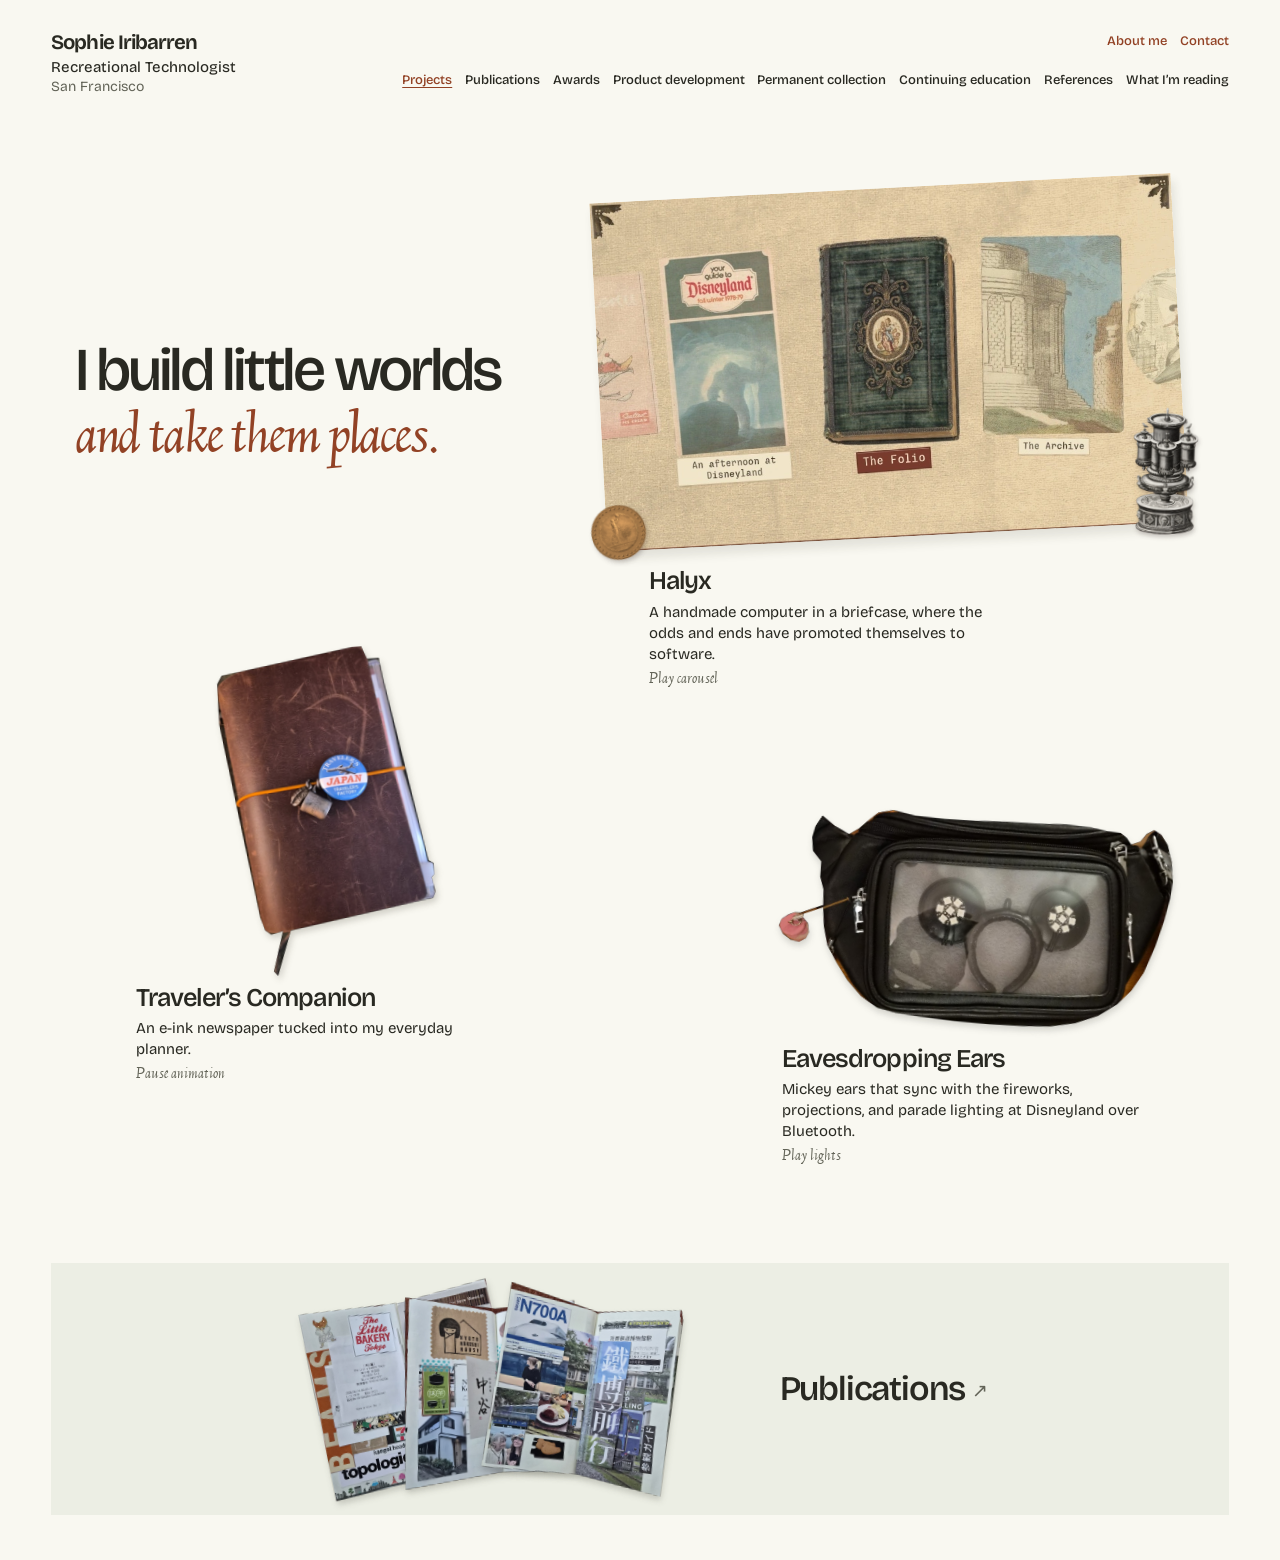
==== commit 9a39820d: "Publish the Recreational Technologist portfolio redesign" ====
--- a/index.html
+++ b/index.html
@@ -1,129 +1,35 @@
 <!DOCTYPE html>
 
-<html lang="en">
-<head>
-<meta charset="utf-8"/><meta content="width=device-width,initial-scale=1" name="viewport"/>
-<title>Sophie Iribarren</title>
-<script>if (!location.hash) location.replace("material-study.html" + location.search);</script>
-<meta content="Handmade computers and other work by Sophie Iribarren, alongside publications, continuing education, and a modest collection of awards." name="description"/>
-<link href="home.css" rel="stylesheet"/>
-<link href="edition.css" rel="stylesheet"/><link rel="stylesheet" href="site-nav.css"/></head>
-<body class="material-pages">
-<a class="skip" href="#main">Skip to content</a>
-<div class="page site-frame">
-<header class="masthead"><h1><a href="material-study.html">Sophie Iribarren</a></h1><div class="masthead-actions"><a href="#about">About me</a><a href="#contact">Contact</a></div></header>
-<details class="site-sections" open><summary>Sections</summary><nav aria-label="Portfolio sections">
-<a href="material-study.html">Projects</a>
-<a href="#publications">Publications</a>
-<a href="#product-development">Product development</a>
-<a href="#permanent-collection">Permanent collection</a>
-<a href="#awards">Awards</a>
-<a href="#continuing-education">Continuing education</a>
-<a href="#references">References</a>
-<a href="https://app.thestorygraph.com/profile/sophiesf">What I’m reading</a>
-</nav></details>
-<div class="layout">
-<main id="main" tabindex="-1">
-<section aria-labelledby="work-title" class="work" id="things">
-<h2 class="visually-hidden" id="work-title">Projects</h2><div class="work-introduction"><nav aria-label="Projects" class="project-tabs">
-<a href="halyx.html">Halyx</a>
-<a href="#traveler">Traveler’s Companion</a>
-<a href="#disney-ears">Eavesdropping Ears</a>
-</nav></div>
-<article aria-labelledby="traveler-title" class="traveler-project project-panel" id="traveler">
-<div class="device-intro"><h3 id="traveler-title">The Traveler’s Companion</h3><p>I built custom firmware for a reTerminal Sticky that lives inside my everyday planner. Its newspaper-themed interface, Paper Route, holds articles, appointments, pocket references, and a changing collection of art and ephemera.</p></div>
-<div class="companion-object"><button aria-expanded="false" aria-label="Open the leather notebook to see the Sticky inside" class="artifact-button" id="companion-toggle" type="button"><span id="companion-image"><svg aria-label="Traveler’s Notebook" role="img" viewBox="66.00 101.00 207.00 327.00" xmlns="http://www.w3.org/2000/svg"><defs><clipPath id="companion-display073529"><path d="M67.0,129.0 L72.0,121.0 L206.0,101.0 L215.0,101.0 L220.0,114.0 L232.0,114.0 L235.0,135.0 L268.0,322.0 L273.0,325.0 L273.0,336.0 L270.0,339.0 L273.0,354.0 L270.0,360.0 L124.0,383.0 L108.0,428.0 L104.0,423.0 L116.0,383.0 L104.0,386.0 L98.0,381.0 L94.0,368.0 L66.0,169.0 Z"></path></clipPath></defs><g transform="rotate(0)"><image clip-path="url(#companion-display073529)" height="466.6666666666667" href="assets/personal/20261106_073529.jpg" preserveAspectRatio="none" width="350"/></g></svg></span><span id="companion-photo-label">Open the notebook →</span></button></div>
-<div class="device-edition"><p>A small server at home gathers articles, calendar events, and local details such as tides and wildlife sightings into new editions. Once an edition arrives over Wi-Fi, I can read it anywhere.</p><a class="companion-screen-link" href="assets/paper-route.png">View the Paper Route screen</a></div>
-<div class="device-mail">
-<div class="mail-copy"><a class="postcard-invite" href="https://tinyurl.com/mailtosophie">Send me a postcard! <span aria-hidden="true">↗</span></a>
-<p>Pick a card and a stamp. My planner downloads your message and keeps both sides in four shades of e-ink.</p></div>
-<div class="mail-sample"><button aria-label="Turn postcard to its message side" aria-pressed="false" class="postcard eink-device" id="postcard"><span class="eink-faces"><span class="eink-face eink-front"><img alt="Just a Line, by Lance Thackeray: a moonlit row of seaside deckchairs, rendered by Paper Route in four shades of gray." height="480" src="assets/postcard-eink-front.png" width="800"/></span><span aria-hidden="true" class="eink-face eink-back"><img alt="Dear Sophie, Saw this and thought of you. There is very little to report, but I felt it should arrive by post. From A friend. Addressed to Sophie at home, with an ocean-liner stamp and Pony Express postmark." height="480" src="assets/postcard-eink-back.png" width="800"/></span></span></button><button class="text-link" id="turn-card">Read the message <span aria-hidden="true">↻</span></button></div>
-</div></article>
-<article aria-labelledby="ears-title" class="ears project-panel" id="disney-ears">
-<div class="device-intro"><h3 id="ears-title">Eavesdropping Ears</h3><p>The Mickey ears in my bag get their lighting cues directly from Disneyland. They listen for Bluetooth Low Energy broadcasts, changing color in sync with the fireworks, projections, and parade floats during nighttime shows.</p></div>
-<img alt="The Eavesdropping Ears electronics inside Sophie’s bag" src="assets/personal/eavesdropping-ears.svg"/>
-<div class="ears-process"><p>I captured the broadcasts in the park and reverse engineered the lighting commands, including the bytes that set the color palette. My firmware runs on an ESP32 in the bag, decoding each cue as it arrives and driving the LEDs in each ear independently. A new or seasonal show can use those same cues in an order the ears have never heard.</p><a class="text-link ears-notes" href="https://github.com/siribarr/disney-ble-field-notes">Field notes on GitHub <span aria-hidden="true">↗</span></a></div></article>
-</section>
-<section aria-labelledby="awards-title" class="awards section" id="awards"><h2 id="awards-title">Awards</h2><div class="award-objects"><figure class="trophy-award"><button aria-label="Look closer at the horseshoe trophy" class="artifact-button" data-artifact="trophy" type="button"><img alt="Silver horse-head trophy: Champions, Brews, Shoes, N Qs, 16th Annual 2023" height="1448" src="assets/personal/horseshoe-trophy.png" width="1086"/></button><figcaption>Winner of the 16th Annual Brews, Shoes n’ Qs Horseshoe Tournament<span>2023</span></figcaption></figure><figure class="trivia-award"><button aria-label="Look closer at the trivia gift certificate" class="artifact-button" data-artifact="trivia" type="button"><svg aria-label="Napper Tandy gift certificate for first place at trivia" role="img" viewBox="-436.00 64.00 406.00 183.00" xmlns="http://www.w3.org/2000/svg"><defs><clipPath id="award073503"><path d="M64.0,33.0 L247.0,30.0 L244.0,436.0 L64.0,432.0 Z"></path></clipPath></defs><g transform="rotate(90)"><image clip-path="url(#award073503)" height="466.6666666666667" href="assets/personal/20261106_073503.jpg" preserveAspectRatio="none" width="350"/></g></svg></button><figcaption>$30 gift certificate for first place at pub trivia</figcaption></figure><div class="certificate"><h3>Certificate of Completion</h3><p>Awarded to<span class="recipient">Sophie Iribarren</span>Maintaining a Positive Attitude</p></div><figure class="reading-award"><button aria-label="Look closer at the Summer Reading Challenge flyer" class="artifact-button" data-artifact="reading" type="button"><img alt="2025 Summer Reading Challenge flyer from Green Apple Books and Friends &amp; Neighbors, with an orange cat asleep on an open book" height="1650" src="assets/personal/summer-reading-flyer-2025.jpg" width="1276"/></button><figcaption>Tied for 12th place in the <a href="https://www.friendsandneighborssf.com/summer-reading-challenge-recap-2025">2025 Adult Summer Reading Challenge</a></figcaption></figure></div>
-<a class="award-film" href="https://www.youtube.com/watch?v=2f9bBlGOuX4">
-  <span class="filmstrip"><img src="assets/personal/hahahacks-filmstrip.webp" alt="" width="732" height="180" loading="lazy"/></span>
-  <div class="award-film-caption">
-    <h3>Most Wholesome</h3>
-    <p>Category winner at Hahahacks, <time datetime="2026-07">July 2026</time></p>
-    <span class="award-film-watch">Watch the recap <span aria-hidden="true">↗</span></span>
-  </div>
-</a>
-</section>
-<section aria-labelledby="product-title" id="product-development" class="section">
-  <h2 id="product-title">Product development</h2>
-  <p class="product-statement">I oversee recipe development, production, packaging, and distribution. To qualify for free delivery, you have to be my brother.</p>
-  <div class="ice-menu">
-    <div class="cream-title"><h3>Ice cream</h3><div aria-hidden="true" class="scoop-cluster"><svg aria-hidden="true" class="scoop-cut scoop-berry" focusable="false" viewbox="0 0 225 225"><defs><clippath id="scoop-berry-edge"><path d="M100 17 L130 11 L153 20 L176 21 L185 36 L205 50 L211 75 L218 91 L212 116 L220 137 L205 155 L197 180 L178 192 L162 210 L137 209 L114 219 L95 207 L75 211 L57 198 L49 178 L34 169 L32 147 L17 131 L22 111 L13 93 L27 76 L29 55 L49 42 L60 26 L82 30 Z"></path></clippath></defs><g clip-path="url(#scoop-berry-edge)"><image height="1308" href="assets/ice-cream-scoops.jpg" width="736" x="-45" y="-20"/></g></svg><svg aria-hidden="true" class="scoop-cut scoop-cookies" focusable="false" viewbox="0 0 260 255"><defs><clippath id="scoop-cookies-edge"><path d="M103 12 L130 6 L150 15 L174 16 L191 31 L207 39 L216 62 L232 76 L229 101 L241 121 L236 146 L242 164 L221 181 L213 202 L194 209 L177 227 L153 231 L135 244 L110 235 L91 236 L69 225 L57 210 L36 205 L25 184 L19 165 L7 147 L17 127 L12 104 L24 83 L31 62 L50 48 L57 29 L82 26 Z"></path></clippath></defs><g clip-path="url(#scoop-cookies-edge)"><image height="1308" href="assets/ice-cream-scoops.jpg" width="736" x="-20" y="-1037"/></g></svg><svg aria-hidden="true" class="scoop-cut scoop-caramel" focusable="false" viewbox="0 0 240 250"><defs><clippath id="scoop-caramel-edge"><path d="M104 12 L127 5 L147 14 L173 17 L181 34 L207 43 L212 64 L226 83 L223 109 L232 128 L221 150 L222 173 L203 184 L192 210 L170 217 L148 231 L124 228 L106 237 L84 225 L62 225 L51 207 L32 194 L31 171 L13 157 L20 134 L12 114 L24 92 L24 70 L42 56 L48 38 L71 28 L85 15 Z"></path></clippath></defs><g clip-path="url(#scoop-caramel-edge)"><image height="1308" href="assets/ice-cream-scoops.jpg" width="736" x="-495" y="-1030"/></g></svg></div></div>
-    <ul class="recipe-list" aria-label="Ice cream flavors">
-<li><h4>Whipped ricotta &amp; Basque cider</h4><p>Whole-milk ricotta and dry Basque apple cider, finished with a drizzle of sheep’s cream caramel.</p></li>
-<li><h4>Toast and jam</h4><p>Buttermilk custard with a ribbon of jam and breadcrumbs toasted in brown butter.</p></li>
-<li><h4>Coffee rye whisky</h4><p>Whole coffee beans steep overnight in the cream. Rye whisky and fine flecks of dark chocolate go in at the end.</p></li>
-<li><h4>Roasted strawberry–vanilla</h4><p>Strawberries roasted in their own juices, lightly mashed and churned into vanilla bean custard.</p></li>
-<li><h4>The Great Candycopia</h4><p>Butterscotch ice cream loaded with pieces of Twix, Reese’s, Snickers and Heath bars.</p></li>
-<li><h4>Snap ’N Crackle marshmallow treats</h4><p>Graham cracker ice cream with shards of brown butter marshmallow and crisp rice, baked thin so they stay crunchy.</p></li>
-<li><h4>Chocolate, mixed berries &amp; balsamic</h4><p>Chocolate ice cream with a spoonful of mixed berries cooked down in balsamic vinegar.</p></li>
-<li><h4>Goat cheese, marionberry &amp; habanero</h4><p>Tangy goat cheese ice cream with a swirl of marionberry jam steeped with habanero.</p></li>
-<li><h4>Fresh peppermint</h4><p>Fresh mint leaves steep in custard. A drop of peppermint oil sharpens the flavor.</p></li>
-<li><h4>Peppermint cocoa with homemade candy canes</h4><p>Dark cocoa and peppermint with pieces of hand-pulled peppermint candy folded through.</p></li>
-<li><h4>Banana, dark chocolate &amp; cherries</h4><p>Ripe banana in the base, with chopped dark chocolate and frozen cherries added at the end of the churn.</p></li>
-<li class="cereal-batch"><h4>Lucky Charms</h4><img class="batch-process-photo" alt="A bowl of Lucky Charms marshmallows about to go into my ice cream machine" height="220" width="165" src="assets/lucky-charms-batch.jpg"/></li>
-<li><h4>Thin Mint cookies &amp; cream <i>(discontinued)</i></h4><p>Pulverized Girl Scout cookies and considerably more than a pinch of salt.</p></li>
-</ul>
-    
-  </div>
-</section>
-<section aria-labelledby="education-title" class="education section" id="continuing-education"><h2 id="education-title">Continuing education</h2><dl class="courses"><div><dt>Star Wars Mixology</dt><dd>Carthay Circle<span>May the Fourth</span></dd></div><div><dt>Adult Drama Club</dt><dd>New Conservatory Theatre Center</dd></div><div><dt>Interpretive dance</dt><dd>Ed’s retirement party, by invitation</dd></div><div><dt>Papermaking</dt><dd>Kamitowa, Kyoto<span>June 2026</span></dd></div><div><dt>Wagashi-making</dt><dd>Kanazawa<span>June 2026</span></dd></div></dl></section>
-<section aria-labelledby="publications-title" class="publications section" id="publications"><h2 id="publications-title">Publications</h2><div class="notebook-layout"><div class="publication-copy"><h3>Traveler’s journal</h3><div class="spread-index" role="group" aria-label="Choose a journal spread"></div></div><div class="notebook-reader"><button aria-label="Turn the journal page" class="artifact-button" id="notebook-page" type="button"><span id="notebook-image"></span></button><p aria-live="polite" class="visually-hidden" id="notebook-caption"></p><p hidden="" id="notebook-error" role="alert">This photograph couldn’t load. Please try the page again.</p><div class="notebook-controls"><button aria-label="Previous notebook spread" class="text-link" id="notebook-prev" type="button">← Previous</button><button class="text-link" id="notebook-enlarge" type="button">Look closer</button><button aria-label="Next notebook spread" class="text-link" id="notebook-next" type="button">Next →</button></div></div></div></section>
-<section aria-labelledby="permanent-title" class="permanent section" id="permanent-collection"><div class="collection-heading"><h2 id="permanent-title">Permanent collection</h2><p class="collection-subject">Tattoos I wear.</p></div><div aria-label="Tattoo photographs" class="tattoo-gallery" role="group"><button aria-label="Bring forward: A red-haired laughing figure with Playland scenery" aria-pressed="false" class="tattoo-piece" style="--cut-ratio:1120 / 1080" type="button"><span class="tattoo-cut"><svg aria-label="A red-haired laughing figure with Playland scenery" role="img" viewBox="20 20 1120 1080" xmlns="http://www.w3.org/2000/svg"><svg height="1080" overflow="hidden" viewBox="20 20 1120 1080" width="1120" x="20" y="20"><image height="1137" href="assets/tattoos/playland.jpg" width="1179"/></svg></svg></span></button><button aria-label="Bring forward: A dressed pig in a pink and black outfit" aria-pressed="false" class="tattoo-piece" style="--cut-ratio:370 / 700" type="button"><span class="tattoo-cut"><svg aria-label="A dressed pig in a pink and black outfit" role="img" viewBox="100 450 370 700" xmlns="http://www.w3.org/2000/svg"><svg height="700" overflow="hidden" viewBox="100 450 370 700" width="370" x="100" y="450"><image height="1440" href="assets/tattoos/pig.jpg" width="658"/></svg></svg></span></button><button aria-label="Bring forward: Three cancan dancers on a curtained stage" aria-pressed="false" class="tattoo-piece" style="--cut-ratio:580 / 1020" type="button"><span class="tattoo-cut"><svg aria-label="Three cancan dancers on a curtained stage" role="img" viewBox="50 210 580 1020" xmlns="http://www.w3.org/2000/svg"><svg height="1020" overflow="hidden" viewBox="50 210 580 1020" width="580" x="50" y="210"><image height="1440" href="assets/tattoos/revue.jpg" width="666"/></svg></svg></span></button><button aria-label="Bring forward: Kewpie figures with strawberries and an ice cream sundae" aria-pressed="false" class="tattoo-piece" style="--cut-ratio:690 / 940" type="button"><span class="tattoo-cut"><svg aria-label="Kewpie figures with strawberries and an ice cream sundae" role="img" viewBox="45 220 690 940" xmlns="http://www.w3.org/2000/svg"><svg height="940" overflow="hidden" viewBox="45 220 690 940" width="690" x="45" y="220"><image height="1440" href="assets/tattoos/strawberry-sundae.jpg" width="810"/></svg></svg></span></button><button aria-label="Bring forward: A woman with a basket of frogs on her head" aria-pressed="false" class="tattoo-piece" style="--cut-ratio:560 / 730" type="button"><span class="tattoo-cut"><svg aria-label="A woman with a basket of frogs on her head" role="img" viewBox="130 300 560 730" xmlns="http://www.w3.org/2000/svg"><svg height="730" overflow="hidden" viewBox="130 300 560 730" width="560" x="130" y="300"><image height="1334" href="assets/tattoos/frogs.jpg" width="750"/></svg></svg></span></button></div><div class="collection-controls"><button class="text-link" id="tattoo-next" type="button">Another tattoo <span aria-hidden="true">↻</span></button><button class="text-link" id="tattoo-enlarge" type="button">Closer look <span aria-hidden="true">↗</span></button></div><p aria-live="polite" class="visually-hidden" id="tattoo-status" role="status"></p></section>
-<section aria-labelledby="references-title" class="references section" id="references"><h2 id="references-title">References</h2><div class="reference-transcript"><figure class="reference-note student-note">
-<img src="assets/reference-student.webp" alt="Handwritten note: Thank you for help ms. Sophie, you are the best. A smiley face is drawn underneath." width="1150" height="564">
-<figcaption>Ernesto, a student</figcaption></figure><figure><blockquote>“She makes you remember you’re allowed to do things just because you want to. This has been terrible for my productivity.”</blockquote><figcaption>A friend</figcaption></figure><figure class="reference-note colleague-note">
-<img src="assets/reference-colleague.webp" alt="An excerpt from a colleague’s letter. The transcript follows." width="1550" height="390">
-<figcaption>A colleague</figcaption>
-<details><summary>Read transcript</summary><blockquote>I don’t know if you could even comprehend the extent of the impact you have at this school but there are so many people who I know could not function if it were not for your competence and generosity. As I’m moving back into edtech I’ve been thinking about what comprises a meaningful life. I keep thinking about how you are truly an exemplar of what that means. I hope to use my life to have the kind of impact on the world that I have seen you have every day. In a very literal, non-hyperbolic sense, you are an inspiration.</blockquote></details></figure><figure><blockquote>“You’ve always been creative, honey. Did you eat anything besides ice cream today?”</blockquote><figcaption>My mom</figcaption></figure><figure><blockquote>“That’s our doorstop.”</blockquote><figcaption>A man at an estate sale</figcaption></figure></div></section>
-<section aria-labelledby="about-title" class="about section" id="about">
-  <h2 id="about-title">About me</h2>
-  <div class="about-letter">
-    <p>I’ve taught special education in public schools for fifteen years. A blank page tells me a student hasn’t written anything yet. It tells me remarkably little about what they think. Finding another way into that conversation is a part of teaching I love.</p>
-    <p>I head my department, mentor other teachers, and serve as vice president of my teachers’ union. I’m writing a practical guide for special education teachers that I would have liked to have on my desk my first year.</p>
-    <p>I have fairly particular ideas about what works for me, too. I like planning my week on paper. I also wanted to open that same notebook and find a postcard someone had just sent me. That’s how I ended up writing firmware for a notebook.</p>
-    <p>And I love jury duty very much.</p>
-  </div>
-</section>
-<section aria-labelledby="contact-title" class="section" id="contact">
-  <h2 id="contact-title">Contact</h2>
-  <p>Write to me! Your postcard turns up in the planner I carry around.</p>
-  <div class="contact-links">
-  <a class="postcard-invite" href="https://tinyurl.com/mailtosophie">Send me a postcard <span aria-hidden="true">↗</span></a>
-    <a href="mailto:sophieiribarren@gmail.com">sophieiribarren@gmail.com</a>
-  </div>
-</section>
-</main></div>
-<footer><a href="material-study.html">← Home</a><span>San Francisco</span></footer>
-</div>
-
-<dialog aria-labelledby="tattoo-dialog-title" id="tattoo-dialog"><div class="dialog-top"><h2 id="tattoo-dialog-title">Permanent collection</h2><button aria-label="Close tattoo photograph" id="close-tattoo" type="button">×</button></div><div class="tattoo-detail"></div></dialog>
-<template data-caption="Traveler’s Notebook" id="companion-cover-source"><svg aria-label="Traveler’s Notebook" role="img" viewBox="66.00 101.00 207.00 327.00" xmlns="http://www.w3.org/2000/svg"><defs><clipPath id="journal073529"><path d="M67.0,129.0 L72.0,121.0 L206.0,101.0 L215.0,101.0 L220.0,114.0 L232.0,114.0 L235.0,135.0 L268.0,322.0 L273.0,325.0 L273.0,336.0 L270.0,339.0 L273.0,354.0 L270.0,360.0 L124.0,383.0 L108.0,428.0 L104.0,423.0 L116.0,383.0 L104.0,386.0 L98.0,381.0 L94.0,368.0 L66.0,169.0 Z"></path></clipPath></defs><g transform="rotate(0)"><image clip-path="url(#journal073529)" height="466.6666666666667" href="assets/personal/20261106_073529.jpg" preserveAspectRatio="none" width="350"/></g></svg></template>
-<template data-caption="The Paper Route, tucked inside" id="companion-inside-source"><svg aria-label="The Paper Route, tucked inside" role="img" viewBox="20.00 123.00 309.00 275.00" xmlns="http://www.w3.org/2000/svg"><defs><clipPath id="journal073600"><path d="M23.0,145.0 L33.0,134.0 L167.0,143.0 L175.0,139.0 L322.0,123.0 L329.0,330.0 L175.0,322.0 L159.0,331.0 L189.0,397.0 L185.0,398.0 L151.0,332.0 L24.0,331.0 L23.0,324.0 L20.0,326.0 L20.0,315.0 Z"></path></clipPath></defs><g transform="rotate(0)"><image clip-path="url(#journal073600)" height="466.6666666666667" href="assets/personal/20261106_073600.jpg" preserveAspectRatio="none" width="350"/></g></svg></template>
-<template class="notebook-source" data-caption="Japan"><svg aria-label="Japan" role="img" viewBox="-298.00 -247.00 240.00 238.00" xmlns="http://www.w3.org/2000/svg"><defs><clipPath id="journal073759"><path d="M58.0,9.0 L172.0,14.0 L187.0,16.0 L298.0,12.0 L298.0,246.0 L181.0,241.0 L173.0,244.0 L61.0,247.0 Z"></path></clipPath></defs><g transform="rotate(180)"><image clip-path="url(#journal073759)" height="262.5" href="assets/personal/20261106_073759.jpg" preserveAspectRatio="none" width="350"/></g></svg></template>
-<template class="notebook-source" data-caption="Tickets, labels, receipts"><svg aria-label="Tickets, labels, receipts" role="img" viewBox="-308.00 -245.00 231.00 228.00" xmlns="http://www.w3.org/2000/svg"><defs><clipPath id="journal073809"><path d="M77.0,17.0 L181.0,24.0 L308.0,19.0 L306.0,245.0 L185.0,234.0 L80.0,241.0 Z"></path></clipPath></defs><g transform="rotate(180)"><image clip-path="url(#journal073809)" height="262.5" href="assets/personal/20261106_073809.jpg" preserveAspectRatio="none" width="350"/></g></svg></template>
-<template class="notebook-source" data-caption="Mickey and a red flower"><svg aria-label="Mickey and a red flower" role="img" viewBox="-315.00 -253.00 228.00 239.00" xmlns="http://www.w3.org/2000/svg"><defs><clipPath id="journal073820"><path d="M87.0,27.0 L194.0,36.0 L315.0,14.0 L304.0,253.0 L191.0,235.0 L94.0,240.0 Z"></path></clipPath></defs><g transform="rotate(180)"><image clip-path="url(#journal073820)" height="262.5" href="assets/personal/20261106_073820.jpg" preserveAspectRatio="none" width="350"/></g></svg></template>
-<template class="notebook-source" data-caption="Tokyo Disneyland"><svg aria-label="Tokyo Disneyland" role="img" viewBox="-307.00 -225.00 196.00 195.00" xmlns="http://www.w3.org/2000/svg"><defs><clipPath id="journal073840"><path d="M111.0,38.0 L207.0,38.0 L307.0,30.0 L302.0,225.0 L202.0,211.0 L119.0,224.0 Z"></path></clipPath></defs><g transform="rotate(180)"><image clip-path="url(#journal073840)" height="262.5" href="assets/personal/20261106_073840.jpg" preserveAspectRatio="none" width="350"/></g></svg></template>
-<template class="notebook-source" data-caption="Park souvenirs"><svg aria-label="Park souvenirs" role="img" viewBox="-306.00 -234.00 186.00 189.00" xmlns="http://www.w3.org/2000/svg"><defs><clipPath id="journal073858"><path d="M120.0,55.0 L206.0,57.0 L306.0,45.0 L298.0,234.0 L205.0,216.0 L131.0,226.0 Z"></path></clipPath></defs><g transform="rotate(180)"><image clip-path="url(#journal073858)" height="262.5" href="assets/personal/20261106_073858.jpg" preserveAspectRatio="none" width="350"/></g></svg></template>
-<template class="notebook-source" data-caption="Kyoto"><svg aria-label="Kyoto" role="img" viewBox="-405.00 17.00 286.00 303.00" xmlns="http://www.w3.org/2000/svg"><defs><clipPath id="journal073917"><path d="M31.0,119.0 L172.0,120.0 L314.0,119.0 L306.0,257.0 L320.0,405.0 L17.0,405.0 L40.0,260.0 Z"></path></clipPath></defs><g transform="rotate(90)"><image clip-path="url(#journal073917)" height="466.6666666666667" href="assets/personal/20261106_073917.jpg" preserveAspectRatio="none" width="350"/></g></svg></template>
-<template class="notebook-source" data-caption="By train"><svg aria-label="By train" role="img" viewBox="-421.00 20.00 276.00 292.00" xmlns="http://www.w3.org/2000/svg"><defs><clipPath id="journal073928"><path d="M27.0,152.0 L42.0,148.0 L312.0,145.0 L296.0,277.0 L304.0,421.0 L20.0,414.0 L47.0,278.0 Z"></path></clipPath></defs><g transform="rotate(90)"><image clip-path="url(#journal073928)" height="466.6666666666667" href="assets/personal/20261106_073928.jpg" preserveAspectRatio="none" width="350"/></g></svg></template>
-<template class="notebook-source" data-caption="More from Kyoto"><svg aria-label="More from Kyoto" role="img" viewBox="-314.00 -246.00 203.00 209.00" xmlns="http://www.w3.org/2000/svg"><defs><clipPath id="journal073949"><path d="M111.0,42.0 L207.0,49.0 L314.0,37.0 L298.0,246.0 L209.0,227.0 L119.0,231.0 Z"></path></clipPath></defs><g transform="rotate(180)"><image clip-path="url(#journal073949)" height="262.5" href="assets/personal/20261106_073949.jpg" preserveAspectRatio="none" width="350"/></g></svg></template>
-<template class="notebook-source" data-caption="Nijō Castle"><svg aria-label="Nijō Castle" role="img" viewBox="-317.00 -246.00 215.00 230.00" xmlns="http://www.w3.org/2000/svg"><defs><clipPath id="journal074005"><path d="M102.0,33.0 L205.0,33.0 L317.0,16.0 L306.0,246.0 L204.0,215.0 L117.0,230.0 Z"></path></clipPath></defs><g transform="rotate(180)"><image clip-path="url(#journal074005)" height="262.5" href="assets/personal/20261106_074005.jpg" preserveAspectRatio="none" width="350"/></g></svg></template>
-<template class="notebook-source" data-caption="Coffee stops"><svg aria-label="Coffee stops" role="img" viewBox="-308.00 -224.00 191.00 196.00" xmlns="http://www.w3.org/2000/svg"><defs><clipPath id="journal074021"><path d="M117.0,37.0 L207.0,41.0 L308.0,28.0 L298.0,224.0 L207.0,208.0 L126.0,212.0 Z"></path></clipPath></defs><g transform="rotate(180)"><image clip-path="url(#journal074021)" height="262.5" href="assets/personal/20261106_074021.jpg" preserveAspectRatio="none" width="350"/></g></svg></template>
-<template class="notebook-source" data-caption="Out and about"><svg aria-label="Out and about" role="img" viewBox="-304.00 -242.00 192.00 206.00" xmlns="http://www.w3.org/2000/svg"><defs><clipPath id="journal074050"><path d="M112.0,44.0 L204.0,50.0 L303.0,36.0 L304.0,242.0 L202.0,220.0 L118.0,231.0 Z"></path></clipPath></defs><g transform="rotate(180)"><image clip-path="url(#journal074050)" height="262.5" href="assets/personal/20261106_074050.jpg" preserveAspectRatio="none" width="350"/></g></svg></template>
-<template class="notebook-source" data-caption="Things kept"><svg aria-label="Things kept" role="img" viewBox="-307.00 -242.00 201.00 220.00" xmlns="http://www.w3.org/2000/svg"><defs><clipPath id="journal074110"><path d="M106.0,34.0 L204.0,41.0 L307.0,22.0 L306.0,242.0 L203.0,221.0 L109.0,225.0 Z"></path></clipPath></defs><g transform="rotate(180)"><image clip-path="url(#journal074110)" height="262.5" href="assets/personal/20261106_074110.jpg" preserveAspectRatio="none" width="350"/></g></svg></template>
-<template class="notebook-source" data-caption="Books and buildings"><svg aria-label="Books and buildings" role="img" viewBox="54.00 -322.00 278.00 286.00" xmlns="http://www.w3.org/2000/svg"><defs><clipPath id="journal074137"><path d="M36.0,54.0 L322.0,70.0 L310.0,197.0 L298.0,212.0 L297.0,326.0 L43.0,332.0 L47.0,198.0 Z"></path></clipPath></defs><g transform="rotate(-90)"><image clip-path="url(#journal074137)" height="466.6666666666667" href="assets/personal/20261106_074137.jpg" preserveAspectRatio="none" width="350"/></g></svg></template>
-<template class="notebook-source" data-caption="Sazae-san"><svg aria-label="Sazae-san" role="img" viewBox="37.00 -322.00 280.00 278.00" xmlns="http://www.w3.org/2000/svg"><defs><clipPath id="journal074146"><path d="M44.0,37.0 L322.0,52.0 L311.0,180.0 L295.0,193.0 L298.0,308.0 L56.0,317.0 L58.0,192.0 Z"></path></clipPath></defs><g transform="rotate(-90)"><image clip-path="url(#journal074146)" height="466.6666666666667" href="assets/personal/20261106_074146.jpg" preserveAspectRatio="none" width="350"/></g></svg></template>
-<template class="notebook-source" data-caption="Matcha"><svg aria-label="Matcha" role="img" viewBox="78.00 -310.00 265.00 262.00" xmlns="http://www.w3.org/2000/svg"><defs><clipPath id="journal074154"><path d="M51.0,78.0 L310.0,90.0 L298.0,214.0 L305.0,333.0 L48.0,343.0 L58.0,216.0 Z"></path></clipPath></defs><g transform="rotate(-90)"><image clip-path="url(#journal074154)" height="466.6666666666667" href="assets/personal/20261106_074154.jpg" preserveAspectRatio="none" width="350"/></g></svg></template>
-<dialog aria-labelledby="artifact-title" id="artifact-dialog"><div class="dialog-top"><h2 id="artifact-title">Look closer</h2><button aria-label="Close enlarged photograph" id="close-artifact" type="button">×</button></div><div class="artifact-detail"></div><div class="notebook-dialog-controls" hidden=""><button class="text-link" id="detail-prev" type="button">← Previous</button><button class="text-link" id="detail-next" type="button">Next →</button></div></dialog>
-<script src="home.js"></script><script src="edition.js"></script></body></html>
+<html lang="en"><head><meta charset="utf-8"/><meta content="width=device-width,initial-scale=1" name="viewport"/><title>Sophie Iribarren — Projects</title><link href="study.css" rel="stylesheet"/><link href="ears-lights.css" rel="stylesheet"/><link href="portfolio-nav.css" rel="stylesheet"/><script>
+const previousSections = new Set([
+  '#publications', '#awards', '#product-development', '#permanent-collection',
+  '#continuing-education', '#references', '#about', '#contact', '#traveler',
+  '#disney-ears', '#reading'
+]);
+function followPreviousSection() {
+  if (previousSections.has(location.hash)) {
+    location.replace('pages.html' + location.search + location.hash);
+  } else if (location.hash === '#project-halyx') {
+    location.replace('halyx.html' + location.search);
+  }
+}
+followPreviousSection();
+window.addEventListener('hashchange', followPreviousSection);
+</script></head>
+<body><a class="skip" href="#work">Skip to projects</a>
+<div class="sheet"><header class="portfolio-header"><div class="site-identity"><h1>Sophie Iribarren</h1><span class="site-title">Recreational Technologist</span><span class="site-location">San Francisco</span></div><nav aria-label="About and contact" class="personal-nav"><a href="pages.html#about">About me</a><a href="pages.html#contact">Contact</a></nav>
+<nav aria-label="Portfolio"><a aria-current="page" class="current" href="#work">Projects</a>
+<a href="pages.html#publications">Publications</a>
+<a href="pages.html#awards">Awards</a>
+<a href="pages.html#product-development">Product development</a>
+<a href="pages.html#permanent-collection">Permanent collection</a>
+<a href="pages.html#continuing-education">Continuing education</a>
+<a href="pages.html#references">References</a>
+<a href="https://app.thestorygraph.com/profile/sophiesf">What I’m reading</a></nav>
+</header>
+<main aria-label="Projects" id="work" tabindex="-1"><div class="mast"><p>I build little worlds<br/><em>and take them places.</em></p></div>
+<article class="halyx"><div class="stage"><a aria-label="Explore Halyx" class="screen" href="halyx.html"><video data-src="assets/studiolo-full.mp4" height="480" id="studiolo" loop="" muted="" playsinline="" poster="assets/studiolo-folio-full.webp" preload="none" width="800"></video><img alt="" class="fountain" src="assets/fountain.png"/><img alt="" class="coin" src="assets/coin.png"/></a></div>
+<div class="caption"><h2><a href="halyx.html">Halyx</a></h2><p>A handmade computer in a briefcase, where the odds and ends have promoted themselves to software.</p><button aria-controls="studiolo" hidden="" id="carousel-motion" type="button">Pause carousel</button></div></article>
+<article class="companion"><div class="stage"><a aria-label="Explore Traveler’s Companion" class="notebook-link" data-open="false" href="pages.html#traveler" id="notebook"><span class="cover"><svg aria-label="Traveler’s Notebook" role="img" viewbox="66.00 101.00 207.00 327.00" xmlns="http://www.w3.org/2000/svg"><defs><clippath id="journal073529"><path d="M67.0,129.0 L72.0,121.0 L206.0,101.0 L215.0,101.0 L220.0,114.0 L232.0,114.0 L235.0,135.0 L268.0,322.0 L273.0,325.0 L273.0,336.0 L270.0,339.0 L273.0,354.0 L270.0,360.0 L124.0,383.0 L108.0,428.0 L104.0,423.0 L116.0,383.0 L104.0,386.0 L98.0,381.0 L94.0,368.0 L66.0,169.0 Z"></path></clippath></defs><g transform="rotate(0)"><image clip-path="url(#journal073529)" height="466.6666666666667" href="assets/personal/20261106_073529.jpg" preserveaspectratio="none" width="350"/></g></svg></span><span class="inside" hidden=""><svg aria-label="The Paper Route, tucked inside" role="img" viewbox="20.00 123.00 309.00 275.00" xmlns="http://www.w3.org/2000/svg"><defs><clippath id="journal073600"><path d="M23.0,145.0 L33.0,134.0 L167.0,143.0 L175.0,139.0 L322.0,123.0 L329.0,330.0 L175.0,322.0 L159.0,331.0 L189.0,397.0 L185.0,398.0 L151.0,332.0 L24.0,331.0 L23.0,324.0 L20.0,326.0 L20.0,315.0 Z"></path></clippath></defs><g transform="rotate(0)"><image clip-path="url(#journal073600)" height="466.6666666666667" href="assets/personal/20261106_073600.jpg" preserveaspectratio="none" width="350"/></g></svg></span></a></div><div class="caption"><h2><a href="pages.html#traveler">Traveler’s Companion</a></h2><p>An e-ink newspaper tucked into my everyday planner.</p><button aria-label="Pause notebook animation" aria-pressed="false" id="notebook-motion" type="button">Pause animation</button></div></article>
+<article class="ears" id="eavesdropping-ears"><div class="stage"><a aria-label="Explore Eavesdropping Ears" href="pages.html#disney-ears"><img alt="Bluetooth Mickey ears in the clear pocket of my bag" src="assets/personal/eavesdropping-ears.svg"/><video aria-hidden="true" id="ears-lights" data-src="assets/personal/ears-lights.mp4" width="440" height="140" muted playsinline loop preload="none"></video></a></div><div class="caption"><h2><a href="pages.html#disney-ears">Eavesdropping Ears</a></h2><p>Mickey ears that sync with the fireworks, projections, and parade lighting at Disneyland over Bluetooth.</p><button aria-controls="ears-lights" hidden id="ears-motion" type="button">Pause lights</button></div></article>
+</main><aside aria-label="Publications" class="publications"><a aria-label="Browse journal spreads in Publications" class="spreads" href="pages.html#publications"><svg aria-label="Tickets, labels, receipts" role="img" viewbox="-308.00 -245.00 231.00 228.00" xmlns="http://www.w3.org/2000/svg"><defs><clippath id="journal073809"><path d="M77.0,17.0 L181.0,24.0 L308.0,19.0 L306.0,245.0 L185.0,234.0 L80.0,241.0 Z"></path></clippath></defs><g transform="rotate(180)"><image clip-path="url(#journal073809)" height="262.5" href="assets/personal/20261106_073809.jpg" preserveaspectratio="none" width="350"/></g></svg><svg aria-label="Coffee stops" role="img" viewbox="-308.00 -224.00 191.00 196.00" xmlns="http://www.w3.org/2000/svg"><defs><clippath id="journal074021"><path d="M117.0,37.0 L207.0,41.0 L308.0,28.0 L298.0,224.0 L207.0,208.0 L126.0,212.0 Z"></path></clippath></defs><g transform="rotate(180)"><image clip-path="url(#journal074021)" height="262.5" href="assets/personal/20261106_074021.jpg" preserveaspectratio="none" width="350"/></g></svg><svg aria-label="By train" role="img" viewbox="-421.00 20.00 276.00 292.00" xmlns="http://www.w3.org/2000/svg"><defs><clippath id="journal073928"><path d="M27.0,152.0 L42.0,148.0 L312.0,145.0 L296.0,277.0 L304.0,421.0 L20.0,414.0 L47.0,278.0 Z"></path></clippath></defs><g transform="rotate(90)"><image clip-path="url(#journal073928)" height="466.6666666666667" href="assets/personal/20261106_073928.jpg" preserveaspectratio="none" width="350"/></g></svg></a><h2><a href="pages.html#publications">Publications <span aria-hidden="true">↗</span></a></h2></aside></div><script src="preview-motion.js"></script><script src="material-study.js"></script></body></html>
--- a/study.css
+++ b/study.css
@@ -0,0 +1,69 @@
+@font-face{font-family:Bricolage;src:url('assets/bricolage.ttf');font-weight:200 800;font-display:swap}
+@font-face{font-family:Linden;src:url('assets/LindenHill-Italic.woff');font-style:italic;font-display:swap}
+:root{color-scheme:light;--ink:#292922;--quiet:#636458;--accent:#924225;--page:#f9f8f1}
+*{box-sizing:border-box}
+body{margin:0;background:var(--page);color:var(--ink);font:400 16px/1.45 Bricolage,Arial,sans-serif}
+a{color:inherit;text-decoration:none}button,summary{cursor:pointer}a:hover,button:hover,summary:hover{color:var(--accent)}
+:focus-visible{outline:2px solid var(--accent);outline-offset:4px}
+h1,h2,p{margin:0}.skip{position:absolute;left:-9999px}.skip:focus{left:10px;top:10px;background:white;z-index:10}
+.sheet{width:min(92%,1520px);margin:auto}
+header{position:relative;z-index:4;display:flex;align-items:center;gap:3%;padding:28px 0}
+header h1{font-size:clamp(18px,1.6vw,26px);font-weight:650;letter-spacing:-.045em;white-space:nowrap}
+main{display:grid;grid-template-columns:repeat(12,minmax(0,1fr));column-gap:1.6%;row-gap:clamp(36px,4.5vw,75px);padding:clamp(36px,5vw,85px) 2% 4.5vw;align-items:start}
+.mast{grid-column:1/6;grid-row:1;align-self:center;padding:0 0 16%}
+.mast p{font-size:clamp(38px,4.75vw,82px);font-weight:510;letter-spacing:-.054em;line-height:1.01}
+.mast em{font:italic 1.01em/.97 Linden,Georgia,serif;color:var(--accent);letter-spacing:-.035em}
+article{min-width:0}article .stage{position:relative;display:grid;place-items:center}
+.stage a{display:block;position:relative}.stage a:focus-visible{outline-offset:8px}
+.halyx{grid-column:6/-1;grid-row:1;padding-left:3%}
+.screen{width:92%;transform:rotate(-3deg)}
+.screen video{width:100%;height:auto;display:block;box-shadow:3px 8px 10px #322d201b}
+.screen img{position:absolute;pointer-events:none;filter:drop-shadow(1px 3px 2px #271d1b38)}
+.fountain{width:15%;right:-4%;bottom:-4%;transform:rotate(5deg)}
+.coin{width:10%;left:-3%;bottom:-3%;transform:rotate(-13deg)}
+.caption{max-width:37ch}.halyx .caption{margin:clamp(20px,2.4vw,42px) 0 0 12%}
+h2{font-size:clamp(24px,2vw,36px);font-weight:550;letter-spacing:-.035em;line-height:1.1}
+.caption p{margin-top:6px;font-size:clamp(15px,1.06vw,18px);line-height:1.42}
+.caption button{border:0;background:transparent;color:var(--quiet);padding:4px 0;min-height:28px;font:italic 16px Linden,Georgia,serif}
+.companion{grid-column:1/7;grid-row:2;margin-top:clamp(-125px,-8vw,-70px);position:relative}
+.companion .stage{justify-items:start;padding-left:5%}
+.notebook-link{width:85%;aspect-ratio:1.39;perspective:1000px;isolation:isolate;transform:rotate(-4deg)}
+.cover,.inside{position:absolute;inset:0;display:grid;place-items:center;pointer-events:none}
+.notebook-link svg{width:100%;height:100%;filter:drop-shadow(2px 4px 3px #30291832)}
+.cover{z-index:1;transform-origin:27% 50%;backface-visibility:hidden;transition:transform .95s cubic-bezier(.4,0,.2,1),opacity .35s ease .36s}
+.inside{opacity:0;clip-path:inset(0 46%);transition:clip-path .95s cubic-bezier(.4,0,.2,1),opacity .45s}
+[data-open=true] .cover{transform:rotateY(-112deg);opacity:0}
+[data-open=true] .inside{opacity:1;clip-path:inset(0)}
+.companion .caption{margin:12px 0 0 11%}
+.ears{grid-column:8/-1;grid-row:2;align-self:end;padding-top:12%}
+.ears .stage a{width:86%;transform:rotate(4deg)}
+.ears img{width:100%;display:block;filter:drop-shadow(1px 4px 3px #24221c2d)}
+.ears .caption{margin:18px 0 0 8%}
+.publications{display:flex;align-items:center;justify-content:center;gap:clamp(28px,6vw,100px);margin:35px 0 45px;padding:30px 5%;background:#eceee4}
+.publications h2{font-size:clamp(25px,2.7vw,47px)}.publications h2 span{font-size:.55em;vertical-align:middle;color:var(--quiet)}
+.spreads{position:relative;display:block;width:clamp(190px,32vw,470px);height:clamp(120px,15vw,235px)}
+.spreads svg{position:absolute;width:58%;height:100%;filter:drop-shadow(1px 4px 3px #25251d34)}
+.spreads svg:nth-child(1){left:0;transform:rotate(-12deg)}.spreads svg:nth-child(2){left:20%;transform:rotate(-3deg)}.spreads svg:nth-child(3){left:42%;transform:rotate(8deg)}
+@media(max-width:700px){
+.sheet{width:89%}header{flex-wrap:wrap;gap:8px 16px;padding:16px 0}header h1{font-size:21px}
+main{display:block;padding:24px 0 0}.mast{padding:0;margin:0 0 34px}.mast p{font-size:clamp(40px,9.6vw,63px)}
+.halyx,.companion,.ears{margin:0;padding:0}.halyx .caption,.companion .caption,.ears .caption{margin:18px 4% 0}
+.screen{width:91%}.companion{margin-top:36px}.companion .stage{padding:0 0 0 3%}.notebook-link{width:min(94%,410px)}
+.ears{margin-top:35px}.ears .stage a{width:72%;margin-left:10%}.ears .caption{margin-left:17%}
+.publications{margin:42px 0 22px;padding:20px 4%;gap:15px}.spreads{width:54%;height:24vw}.publications h2{font-size:clamp(18px,4.8vw,25px)}
+}
+@media(max-width:450px){header{display:block}}
+@media(prefers-reduced-motion:reduce){.cover,.inside{transition:none}#notebook-motion{display:none}}
+@supports (animation-timeline:view()) {
+ @media(prefers-reduced-motion:no-preference){
+  .spreads svg{animation:unfold linear both;animation-timeline:view();animation-range:entry 0% entry 95%}
+  .spreads svg:nth-child(1){--shift:24%;--turn:11deg}
+  .spreads svg:nth-child(2){--shift:5%;--turn:3deg}
+  .spreads svg:nth-child(3){--shift:-15%;--turn:-7deg}
+  @keyframes unfold{from{translate:var(--shift) 0;rotate:var(--turn)}to{translate:0 0;rotate:0deg}}
+ }
+}
+
+.site-identity { flex: none; }
+.site-title { display: block; font: 450 15px/1.3 Bricolage, sans-serif; }
+.site-location { display: block; margin-top: 1px; color: var(--quiet); font: 400 14px/1.25 Bricolage, sans-serif; }
--- a/ears-lights.css
+++ b/ears-lights.css
@@ -0,0 +1,3 @@
+/* Registered to the two boards in the bag photograph. */
+#ears-lights{position:absolute;left:36.967%;top:36.627%;width:41.706%;height:auto;pointer-events:none;opacity:0;mask-image:radial-gradient(ellipse 14% 42% at 16.36% 49.29%,black 64%,transparent),radial-gradient(ellipse 14% 42% at 84.32% 50%,black 64%,transparent)}
+#ears-lights.has-frame{opacity:1}
--- a/portfolio-nav.css
+++ b/portfolio-nav.css
@@ -0,0 +1,55 @@
+.portfolio-header {
+  display: grid;
+  grid-template-columns: max-content minmax(0, 1fr);
+  grid-template-areas: "identity personal" "identity work";
+  justify-content: stretch;
+  align-items: center;
+  gap: 5px clamp(18px, 3vw, 46px);
+}
+.portfolio-header .site-identity { grid-area: identity; }
+.portfolio-header nav {
+  grid-area: work;
+  display: flex;
+  flex-wrap: wrap;
+  align-items: baseline;
+  justify-content: flex-end;
+  gap: 4px clamp(12px, 1vw, 20px);
+  font: 520 clamp(13px, .92vw, 16px)/1.4 Bricolage, sans-serif;
+}
+.portfolio-header nav a {
+  display: block;
+  padding-block: 4px;
+  white-space: nowrap;
+}
+.portfolio-header .personal-nav {
+  grid-area: personal;
+  align-self: start;
+  justify-self: end;
+  color: var(--accent);
+}
+.portfolio-header nav a[aria-current] {
+  color: var(--accent);
+  text-decoration: underline;
+  text-underline-offset: .25em;
+}
+@media (max-width: 1179px) {
+  .portfolio-header,
+  .object-page .portfolio-header {
+    grid-template-areas: "identity personal" "work work";
+    position: relative;
+    row-gap: 12px;
+  }
+  .portfolio-header nav {
+    justify-content: flex-start;
+    gap: 1px 18px;
+    font-size: 14px;
+  }
+}
+@media (max-width: 520px) {
+  .portfolio-header { column-gap: 8px; }
+  .portfolio-header nav { gap: 2px 14px; }
+  .portfolio-header .personal-nav { justify-content: flex-end; }
+}
+@media (max-width: 370px) {
+  .portfolio-header .personal-nav { flex-direction: column; align-items: flex-end; gap: 0; }
+}
